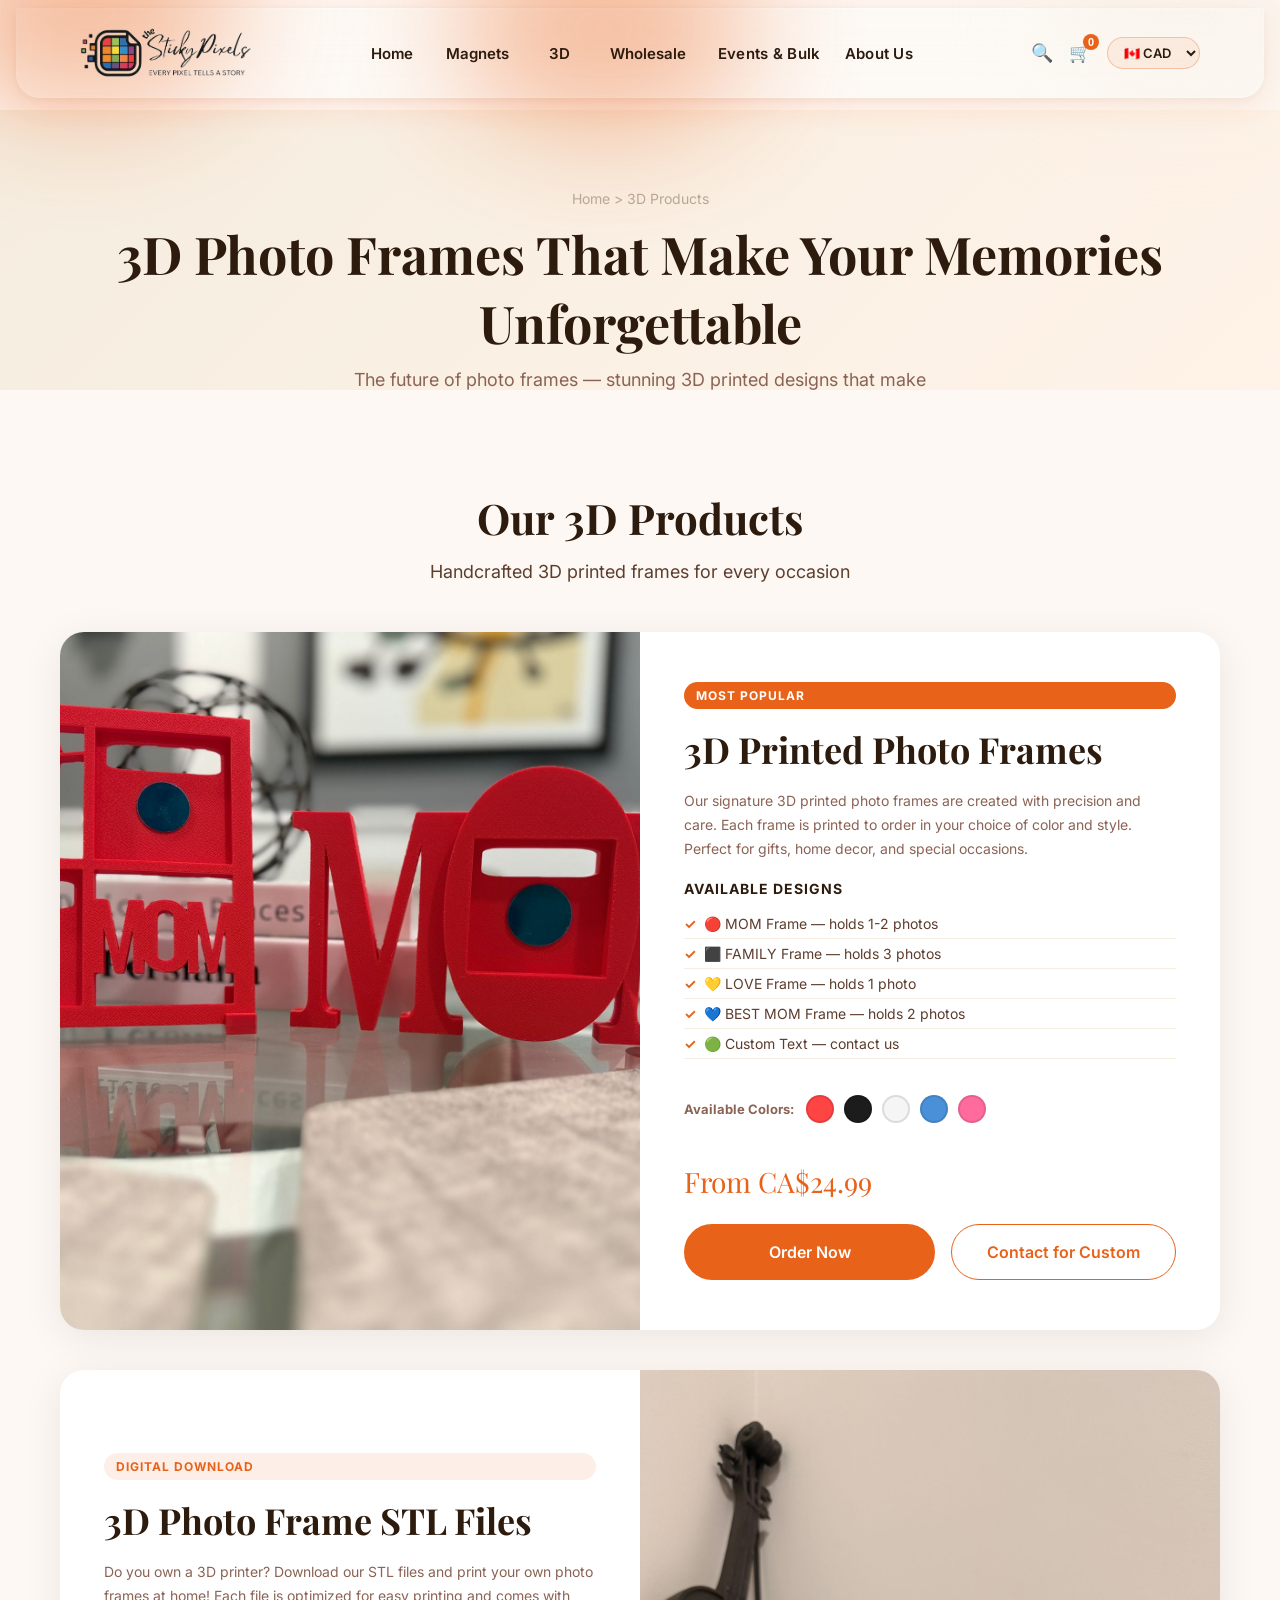
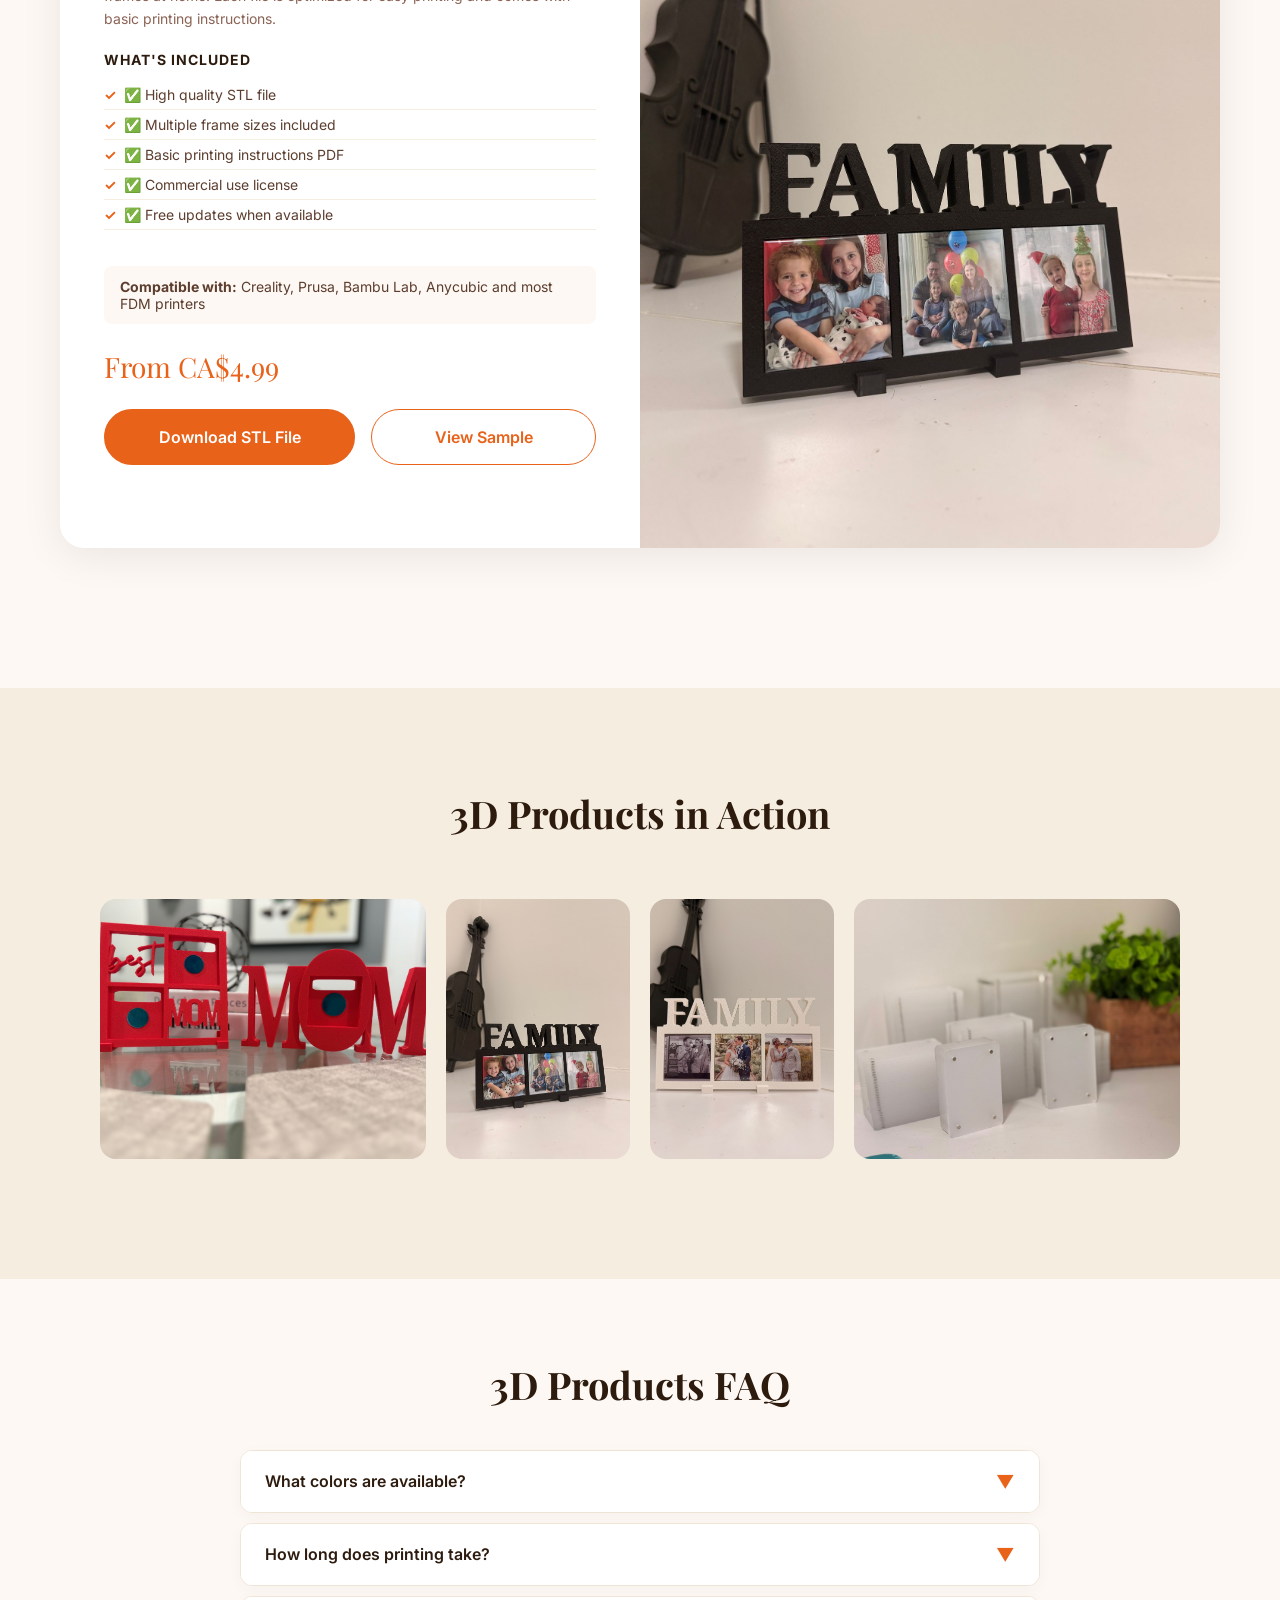
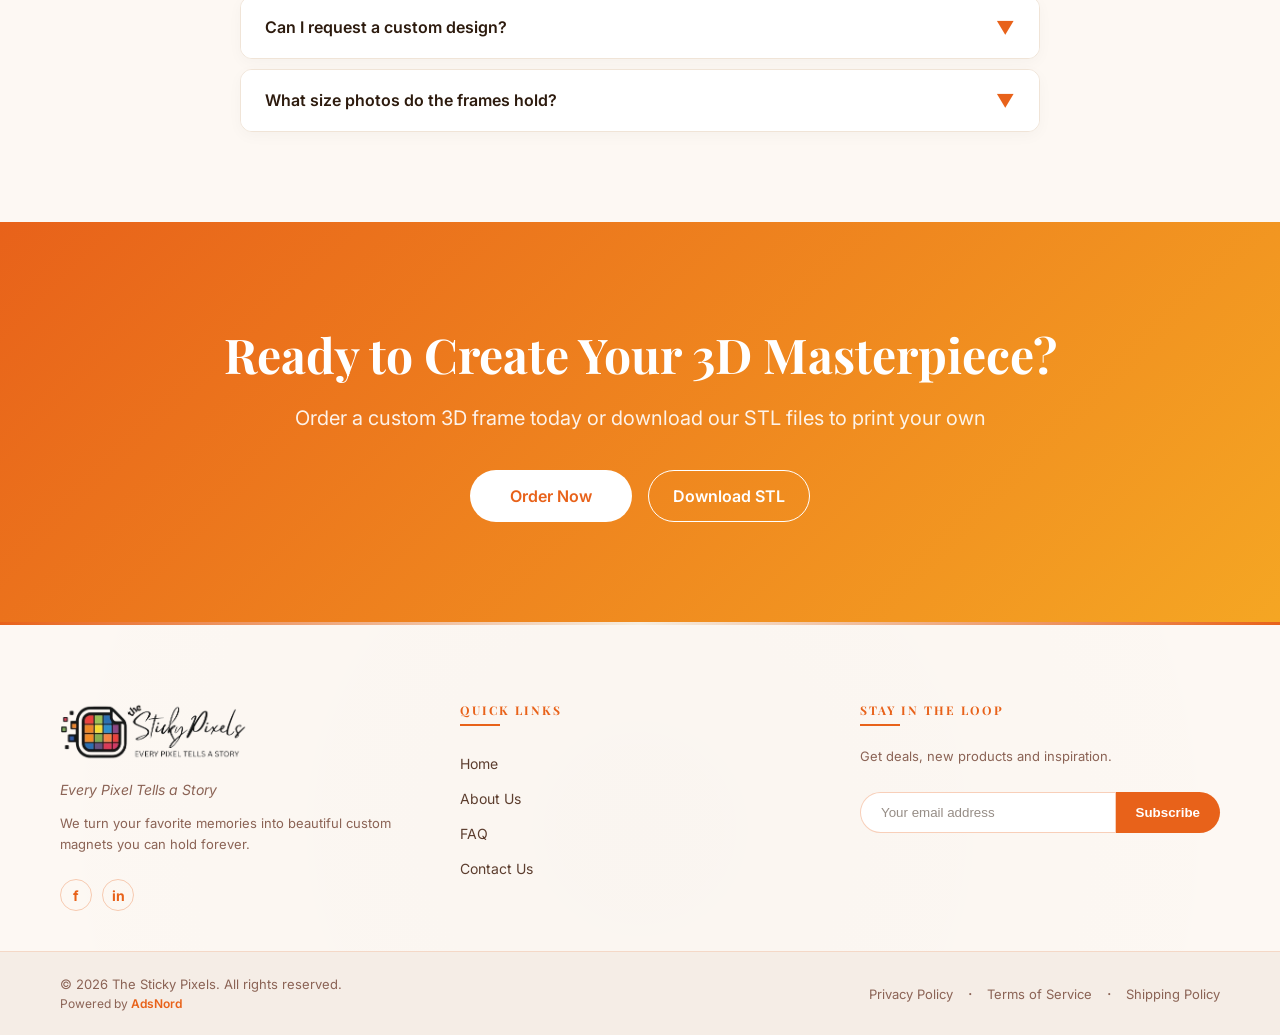
==== 3d-products.html @ aa6d4a1b "Update: 3D page hero title" ====
<!DOCTYPE html>
<html lang="en">

<head>
  <meta charset="UTF-8">
  <meta name="viewport" content="width=device-width, initial-scale=1.0">
  <title>3D Photo Products — The Sticky Pixels</title>
  <!-- Google Fonts -->
  <link rel="preconnect" href="https://fonts.googleapis.com">
  <link rel="preconnect" href="https://fonts.gstatic.com" crossorigin>
  <link
    href="https://fonts.googleapis.com/css2?family=Inter:wght@400;600;700&family=Playfair+Display:wght@700&display=swap"
    rel="stylesheet">
  <!-- Custom CSS -->
  <link rel="stylesheet" href="css/style.css">
</head>

<body style="background-color: #FDF8F3;">

  <header id="main-header">
    <!-- Aurora background blobs -->
    <div class="aurora-blob blob-1"></div>
    <div class="aurora-blob blob-2"></div>
    <div class="aurora-blob blob-3"></div>

    <!-- Glass nav container -->
    <nav class="navbar">
      <!-- Logo -->
      <div class="nav-logo">
        <img src="images/logo.png" alt="The Sticky Pixels Logo">
      </div>

      <!-- Desktop Nav Links -->
            <ul class="nav-links">
  <li><a href="index.html">Home</a></li>
  <li class="nav-more">
    <button class="more-btn">Magnets</button>
    <ul class="more-dropdown">
      <li><a href="products.html?filter=magnets">2.5x2.5 Magnets</a></li>
      <li><a href="products.html?filter=magnets">Flexible Magnets</a></li>
      <li><a href="products.html?filter=bottle-openers">Bottle Openers</a></li>
    </ul>
  </li>
  <li class="nav-more">
    <button class="more-btn">3D</button>
    <ul class="more-dropdown">
      <li><a href="3d-products.html">3D Printed Frames</a></li>
      <li><a href="3d-products.html">STL Files</a></li>
    </ul>
  </li>
  <li class="nav-more">
    <button class="more-btn">Wholesale</button>
    <ul class="more-dropdown">
      <li><a href="products.html?filter=bulk">Magnetic Sheets</a></li>
      <li><a href="products.html?filter=bulk">Acrylic Frames</a></li>
    </ul>
  </li>
  <li><a href="events-bulk.html">Events &amp; Bulk</a></li>
  <li><a href="about.html">About Us</a></li>
</ul>

      <!-- Right Icons -->
      <div class="nav-icons">
        <button class="icon-btn search-btn" aria-label="Search">🔍</button>
        <button class="icon-btn cart-btn" aria-label="Cart">
          🛒 <span class="cart-badge">0</span>
        </button>
        <div class="currency-switcher">
          <select id="currency-select">
            <option value="CAD" selected>🇨🇦 CAD</option>
            <option value="USD">🇺🇸 USD</option>
            <option value="GBP">🇬🇧 GBP</option>
            <option value="EUR">🇪🇺 EUR</option>
            <option value="AUD">🇦🇺 AUD</option>
            <option value="INR">🇮🇳 INR</option>
          </select>
        </div>
        <!-- Hamburger -->
        <button class="hamburger" id="hamburger" aria-label="Menu">
          <span></span>
          <span></span>
          <span></span>
        </button>
      </div>
    </nav>

    <!-- Mobile Menu -->
                <div class="mobile-menu" id="mobile-menu">
      <button class="mobile-menu-close" 
        id="mobile-menu-close" 
        aria-label="Close menu">✕</button>

      <ul class="mobile-nav-list">

        <li class="mobile-nav-item">
          <a href="index.html" 
            class="mobile-nav-link">Home</a>
        </li>

        <li class="mobile-nav-group">
          <button class="mobile-nav-group-btn" 
            aria-expanded="false">
            <span>Magnets</span>
            <span class="mobile-nav-arrow">▸</span>
          </button>
          <ul class="mobile-nav-sub" 
            aria-hidden="true">
            <li>
              <a href="products.html?filter=magnets" 
                class="mobile-nav-sublink">
                2.5×2.5 Magnets
              </a>
            </li>
            <li>
              <a href="products.html?filter=magnets" 
                class="mobile-nav-sublink">
                Flexible Magnets
              </a>
            </li>
            <li>
              <a href="products.html?filter=bottle-openers" 
                class="mobile-nav-sublink">
                Bottle Openers
              </a>
            </li>
          </ul>
        </li>

        <li class="mobile-nav-group">
          <button class="mobile-nav-group-btn" 
            aria-expanded="false">
            <span>3D</span>
            <span class="mobile-nav-arrow">▸</span>
          </button>
          <ul class="mobile-nav-sub" 
            aria-hidden="true">
            <li>
              <a href="3d-products.html" 
                class="mobile-nav-sublink">
                3D Printed Frames
              </a>
            </li>
            <li>
              <a href="3d-products.html" 
                class="mobile-nav-sublink">
                STL Files
              </a>
            </li>
          </ul>
        </li>

        <li class="mobile-nav-group">
          <button class="mobile-nav-group-btn" 
            aria-expanded="false">
            <span>Wholesale</span>
            <span class="mobile-nav-arrow">▸</span>
          </button>
          <ul class="mobile-nav-sub" 
            aria-hidden="true">
            <li>
              <a href="products.html?filter=bulk" 
                class="mobile-nav-sublink">
                Magnetic Sheets
              </a>
            </li>
            <li>
              <a href="products.html?filter=bulk" 
                class="mobile-nav-sublink">
                Acrylic Frames
              </a>
            </li>
          </ul>
        </li>

        <li class="mobile-nav-item">
          <a href="events-bulk.html" 
            class="mobile-nav-link">
            Events & Bulk
          </a>
        </li>

        <li class="mobile-nav-item">
          <a href="about.html" 
            class="mobile-nav-link">
            About Us
          </a>
        </li>

      </ul>

      <div class="mobile-menu-footer">
        <a href="contact.html" 
          class="mobile-contact-btn">
          Contact Us
        </a>
      </div>

    </div>
  </header>

  <main>
    <!-- SECTION 1 — PAGE HERO BANNER -->
    <section class="page-hero-banner fade-in-up">
      <div class="container text-center">
        <div class="breadcrumb">Home > 3D Products</div>
        <h1 class="page-title">3D Photo Frames That Make Your Memories Unforgettable</h1>
        <p class="page-subtitle">The future of photo frames — stunning 3D printed designs that make your memories truly stand out</p>
      </div>
    </section>



    <!-- SECTION 3 — PRODUCT SHOWCASE -->
    <section id="products" class="bulk-products-section fade-in-up">
      <div class="container">
        <div class="text-center mb-60">
          <h2 class="section-title" style="font-family: 'Playfair Display', serif; font-size: 42px;">Our 3D Products</h2>
          <p class="section-subtitle">Handcrafted 3D printed frames for every occasion</p>
        </div>
        
        <!-- Product 1 -->
        <div class="product-feature-card">
          <div class="product-feature-img">
            <img src="images/image4.jpeg" alt="3D Printed Photo Frames" loading="lazy">
          </div>
          <div class="product-feature-body">
            <span class="bulk-badge badge-orange">Most Popular</span>
            <h3 class="product-feature-title">3D Printed Photo Frames</h3>
            <p class="bulk-card-desc">Our signature 3D printed photo frames are created with precision and care. Each frame is printed to order in your choice of color and style. Perfect for gifts, home decor, and special occasions.</p>
            
            <h4 style="font-size: 14px; font-weight: 700; color: #2D1B0E; margin-bottom: 12px; text-transform: uppercase; letter-spacing: 1px;">Available Designs</h4>
            <ul class="bulk-features">
              <li>🔴 MOM Frame — holds 1-2 photos</li>
              <li>⬛ FAMILY Frame — holds 3 photos</li>
              <li>💛 LOVE Frame — holds 1 photo</li>
              <li>💙 BEST MOM Frame — holds 2 photos</li>
              <li>🟢 Custom Text — contact us</li>
            </ul>
            
            <div class="color-options-wrap">
              <span style="font-size: 13px; font-weight: 700; color: #8B6355; margin-right: 12px;">Available Colors:</span>
              <div class="color-options">
                <div class="color-dot" style="background: #FF4444;" title="Red"></div>
                <div class="color-dot" style="background: #1C1C1C;" title="Black"></div>
                <div class="color-dot" style="background: #F5F5F5;" title="White"></div>
                <div class="color-dot" style="background: #4A90D9;" title="Blue"></div>
                <div class="color-dot" style="background: #FF6B9D;" title="Pink"></div>
              </div>
            </div>
            
            <div class="product-price" style="font-family: 'Playfair Display', serif; font-size: 28px; color: #E8621A; margin: 24px 0;" data-price="24.99">From CA$24.99</div>
            
            <div style="display: flex; gap: 16px;">
              <a href="contact.html" class="btn btn-primary" style="flex: 1;">Order Now</a>
              <a href="contact.html" class="btn btn-outline" style="flex: 1;">Contact for Custom</a>
            </div>
          </div>
        </div>

        <!-- Product 2 -->
        <div class="product-feature-card reverse">
          <div class="product-feature-img">
            <img src="images/image3.jpeg" alt="3D Photo Frame STL Files" loading="lazy">
          </div>
          <div class="product-feature-body">
            <span class="bulk-badge" style="background: rgba(232, 98, 26, 0.1); color: #E8621A;">Digital Download</span>
            <h3 class="product-feature-title">3D Photo Frame STL Files</h3>
            <p class="bulk-card-desc">Do you own a 3D printer? Download our STL files and print your own photo frames at home! Each file is optimized for easy printing and comes with basic printing instructions.</p>
            
            <h4 style="font-size: 14px; font-weight: 700; color: #2D1B0E; margin-bottom: 12px; text-transform: uppercase; letter-spacing: 1px;">What's Included</h4>
            <ul class="bulk-features">
              <li>✅ High quality STL file</li>
              <li>✅ Multiple frame sizes included</li>
              <li>✅ Basic printing instructions PDF</li>
              <li>✅ Commercial use license</li>
              <li>✅ Free updates when available</li>
            </ul>
            
            <div style="font-size: 14px; color: #5C3D2E; margin-top: 16px; background: #FDF8F3; padding: 12px 16px; border-radius: 8px;">
              <strong>Compatible with:</strong> Creality, Prusa, Bambu Lab, Anycubic and most FDM printers
            </div>
            
            <div class="product-price" style="font-family: 'Playfair Display', serif; font-size: 28px; color: #E8621A; margin: 24px 0;" data-price="4.99">From CA$4.99</div>
            
            <div style="display: flex; gap: 16px;">
              <a href="contact.html" class="btn btn-primary" style="flex: 1; background: #E8621A;">Download STL File</a>
              <a href="contact.html" class="btn btn-outline" style="flex: 1; border-color: #E8621A; color: #E8621A;">View Sample</a>
            </div>
          </div>
        </div>

      </div>
    </section>

    <!-- SECTION 4 — GALLERY STRIP -->
    <section class="gallery-strip-section fade-in-up" style="background: #F5EDE0; padding: 100px 0;">
      <div class="container text-center">
        <h2 class="section-title" style="font-family: 'Playfair Display', serif; font-size: 38px; margin-bottom: 40px;">3D Products in Action</h2>
        
        <div class="gallery-strip">
          <div class="gallery-strip-item">
            <img src="images/image4.jpeg" alt="3D Frame" loading="lazy">
          </div>
          <div class="gallery-strip-item">
            <img src="images/image3.jpeg" alt="3D Frame" loading="lazy">
          </div>
          <div class="gallery-strip-item">
            <img src="images/image5.jpeg" alt="3D Frame" loading="lazy">
          </div>
          <div class="gallery-strip-item">
            <img src="images/image14.jpeg" alt="3D Frame" loading="lazy">
          </div>
        </div>
      </div>
    </section>



    <!-- SECTION 6 — FAQ -->
    <section class="faq-teaser-section fade-in-up" style="background: #FDF8F3;">
      <div class="container text-center">
        <h2 class="section-title" style="font-family: 'Playfair Display', serif; font-size: 38px;">3D Products FAQ</h2>
        
        <div class="accordion-container mt-40">
          <div class="accordion-item">
            <div class="accordion-header">
              <h3>What colors are available?</h3>
              <span class="accordion-arrow">▼</span>
            </div>
            <div class="accordion-content">
              <p>We currently offer Red, Black, White, Blue and Pink. Custom colors may be available on request — contact us for details.</p>
            </div>
          </div>

          <div class="accordion-item">
            <div class="accordion-header">
              <h3>How long does printing take?</h3>
              <span class="accordion-arrow">▼</span>
            </div>
            <div class="accordion-content">
              <p>Each frame is printed to order. Production takes 2-3 days, plus 3-5 days for shipping.</p>
            </div>
          </div>

          <div class="accordion-item">
            <div class="accordion-header">
              <h3>Can I request a custom design?</h3>
              <span class="accordion-arrow">▼</span>
            </div>
            <div class="accordion-content">
              <p>Absolutely! Contact us at contact.thestickypixels@gmail.com with your idea and we'll discuss options.</p>
            </div>
          </div>

          <div class="accordion-item">
            <div class="accordion-header">
              <h3>What size photos do the frames hold?</h3>
              <span class="accordion-arrow">▼</span>
            </div>
            <div class="accordion-content">
              <p>Our frames are designed to hold standard 2x2 and 2.5x3.5 inch magnets. Contact us for custom sizing.</p>
            </div>
          </div>
        </div>
      </div>
    </section>

    <!-- SECTION 7 — CTA BANNER -->
    <section class="cta-section fade-in-up">
      <div class="container text-center">
        <h2 class="cta-title">Ready to Create Your 3D Masterpiece?</h2>
        <p class="cta-subtitle">Order a custom 3D frame today or download our STL files to print your own</p>
        <div class="cta-buttons" style="display: flex; gap: 16px; justify-content: center; margin-top: 32px;">
            <a href="contact.html" class="btn btn-cta">Order Now</a>
            <a href="contact.html" class="btn btn-outline" style="border-color: white; color: white;">Download STL</a>
        </div>
      </div>
    </section>
  </main>

  <!-- Custom JS -->
  <script src="js/main.js"></script>

    <footer id="main-footer">
    <div class="footer-top-border"></div>

    <div class="footer-container">

      <!-- Column 1: Brand -->
      <div class="footer-col footer-brand">
        <img src="images/logo.png" alt="The Sticky Pixels" class="footer-logo">
        <p class="footer-tagline">Every Pixel Tells a Story</p>
        <p class="footer-desc">We turn your favorite memories into beautiful custom magnets you can hold forever.</p>
        <div class="footer-socials">
          <a href="#facebook" aria-label="Facebook">f</a>
          <a href="#instagram" aria-label="Instagram">in</a>
        </div>
      </div>

      <!-- Column 2: Quick Links -->
      <div class="footer-col">
        <h4 class="footer-heading">Quick Links</h4>
        <ul class="footer-links">
          <li><a href="index.html">Home</a></li>
          <li><a href="about.html">About Us</a></li>
          <li><a href="faq.html">FAQ</a></li>
          <li><a href="contact.html">Contact Us</a></li>
        </ul>
      </div>

      <!-- Column 3: Newsletter -->
      <div class="footer-col">
        <h4 class="footer-heading">Stay in the Loop</h4>
        <p class="footer-desc">Get deals, new products and inspiration.</p>
        <div class="newsletter-form">
          <input type="email" placeholder="Your email address">
          <button type="button">Subscribe</button>
        </div>
      </div>

    </div>

    <!-- Bottom Bar -->
    <div class="footer-bottom">
      <div class="footer-container">
        <div>
          <p>&#169; 2026 The Sticky Pixels. All rights reserved.</p>
          <p style="font-size:12px; color:#8B6355; margin-top:4px;">
            Powered by <a href="https://adsnord.com/" target="_blank" style="color:#E8621A; text-decoration:none; font-weight:600;">AdsNord</a>
          </p>
        </div>
        <div class="footer-bottom-links">
          <a href="privacy-policy.html">Privacy Policy</a>
          <span>&#183;</span>
          <a href="terms-of-service.html">Terms of Service</a>
          <span>&#183;</span>
          <a href="shipping-policy.html">Shipping Policy</a>
        </div>
      </div>
    </div>
  </footer>

</body>

</html>
---- css/style.css ----
/* CSS Reset and Base Styles */
* {
    margin: 0;
    padding: 0;
    box-sizing: border-box;
}

html {
    scroll-behavior: smooth;
}

body {
    font-family: 'Inter', sans-serif;
    color: #1C1C1C;
    background-color: #FAFAFA;
    padding-top: 110px; /* Account for floating header */
}

/* Header Styles */
#main-header {
    position: fixed;
    top: 8px;
    left: 0;
    margin: 0 16px;
    width: calc(100% - 32px);
    height: 90px;
    z-index: 9999;
    overflow: visible;
    display: flex;
    align-items: center;
    justify-content: center;
    background-color: rgba(255, 255, 255, 0.2);
    backdrop-filter: blur(24px);
    -webkit-backdrop-filter: blur(24px);
    border: 1px solid rgba(255, 255, 255, 0.4);
    border-radius: 0 0 24px 24px;
    box-shadow: 0 8px 32px rgba(255, 107, 53, 0.15), 0 2px 8px rgba(0, 0, 0, 0.06);
    transition: background-color 0.3s ease, box-shadow 0.3s ease;
}

/* Scroll Behavior */
#main-header.scrolled {
    background-color: rgba(255, 255, 255, 0.85);
    backdrop-filter: blur(25px);
    -webkit-backdrop-filter: blur(25px);
    box-shadow: 0 4px 30px rgba(0, 0, 0, 0.08);
}

/* Aurora Background Blobs */
.aurora-blob {
    position: fixed;
    border-radius: 50%;
    filter: blur(60px);
    opacity: 0.4;
    z-index: -1;
    pointer-events: none;
    animation: aurora-drift 12s infinite alternate ease-in-out;
    top: -150px;
    max-height: 200px;
    overflow: hidden;
}

.blob-1 {
    width: 300px;
    height: 200px;
    background-color: #E8621A;
    top: -100px;
    left: -80px;
}

.blob-2 {
    width: 300px;
    height: 200px;
    background-color: #E8621A;
    top: -80px;
    left: 35%;
    animation-delay: -2s;
}

.blob-3 {
    width: 300px;
    height: 200px;
    background-color: #F5EDE0;
    top: -100px;
    right: -80px;
    animation-delay: -4s;
}

@keyframes aurora-drift {
    0% {
        transform: translate(0, 0) scale(1);
    }
    100% {
        transform: translate(20px, 40px) scale(1.1);
    }
}

/* Navbar Container */
.navbar {
    width: 100%;
    max-width: 1200px;
    padding: 0 40px;
    display: flex;
    align-items: center;
    justify-content: space-between;
    height: 100%;
}

/* Logo */
.nav-logo img {
  height: 55px;
  width: auto;
  object-fit: contain;
  display: block;
  background: transparent;
}

/* Desktop Nav Links */
.nav-links {
    display: flex;
    list-style: none;
    gap: 24px;
    align-items: center;
}

.nav-links a {
    text-decoration: none;
    color: #2D1B0E; /* Dark warm brown */
    font-size: 15px;
    font-weight: 600;
    position: relative;
    transition: color 0.3s ease, background-color 0.3s ease, padding 0.3s ease;
    padding: 5px 0;
    letter-spacing: 0.3px;
}

.nav-links a:hover {
    color: #E8621A; /* Brand orange */
    background: rgba(232,98,26,0.1);
    border-radius: 20px;
    padding: 6px 14px;
}

/* Underline Animation */
.nav-links a::after {
    content: '';
    position: absolute;
    bottom: 0;
    left: 0;
    width: 0;
    height: 2px;
    background-color: #E8621A;
    transition: width 0.3s ease;
}

.nav-links a:hover::after {
    width: 100%;
}

/* Active Link */
.nav-links a.active {
    color: #E8621A;
    font-weight: 700;
}

.nav-links a.active::after {
    width: 100%;
}

/* Right Icons */
.nav-icons {
    display: flex;
    align-items: center;
    gap: 16px;
}

.icon-btn {
    background: none;
    border: none;
    cursor: pointer;
    font-size: 18px;
    color: #2D1B0E;
    transition: color 0.3s ease;
    display: flex;
    align-items: center;
    justify-content: center;
    position: relative;
}

.icon-btn:hover {
    color: #E8621A;
}

.cart-badge {
    position: absolute;
    top: -8px;
    right: -8px;
    background-color: #E8621A;
    color: white;
    font-size: 11px;
    font-weight: 700;
    width: 16px;
    height: 16px;
    border-radius: 50%;
    display: flex;
    align-items: center;
    justify-content: center;
}

/* Hamburger Menu */
.hamburger {
    display: none;
    flex-direction: column;
    justify-content: center;
    gap: 5px;
    width: 36px;
    height: 36px;
    background: none;
    border: none;
    cursor: pointer;
    padding: 6px;
    z-index: 10000;
    position: relative;
}

.hamburger span {
  display: block;
  width: 24px;
  height: 2px;
  background: currentColor;
  margin: 5px 0;
  transition: all 0.3s ease;
}

/* Mobile Menu */
/* /* =============================
   MOBILE MENU — ACCORDION
   ============================= */

.mobile-menu {
  display: none;
  position: fixed;
  top: 0;
  left: 0;
  width: 100%;
  height: 100vh;
  background: #FFFFFF;
  z-index: 99999;
  overflow-y: auto;
  padding: 80px 0 40px;
  box-shadow: 4px 0 40px rgba(0,0,0,0.12);
}

.mobile-menu.open {
  display: block;
  animation: slideDown 0.3s ease;
}

@keyframes slideDown {
  from {
    opacity: 0;
    transform: translateY(-16px);
  }
  to {
    opacity: 1;
    transform: translateY(0);
  }
}

.mobile-menu-close {
  position: absolute;
  top: 20px;
  right: 20px;
  width: 44px;
  height: 44px;
  background: #F5EDE0;
  border: none;
  border-radius: 50%;
  font-size: 18px;
  cursor: pointer;
  display: flex;
  align-items: center;
  justify-content: center;
  color: #2D1B0E;
  transition: background 0.2s ease;
  z-index: 100000;
}

.mobile-menu-close:hover {
  background: #E8621A;
  color: white;
}

.mobile-nav-list {
  list-style: none;
  padding: 0 0 24px;
  margin: 0;
}

.mobile-nav-item {
  border-bottom: 1px solid #F5EDE0;
}

.mobile-nav-link {
  display: block;
  padding: 18px 28px;
  font-size: 18px;
  font-weight: 700;
  color: #2D1B0E;
  text-decoration: none;
  transition: color 0.2s ease,
    background 0.2s ease;
}

.mobile-nav-link:hover {
  color: #E8621A;
  background: #FDF8F3;
}

/* Accordion group */
.mobile-nav-group {
  border-bottom: 1px solid #F5EDE0;
}

.mobile-nav-group-btn {
  width: 100%;
  display: flex;
  align-items: center;
  justify-content: space-between;
  padding: 18px 28px;
  background: none;
  border: none;
  cursor: pointer;
  font-size: 18px;
  font-weight: 700;
  color: #2D1B0E;
  font-family: 'Inter', sans-serif;
  text-align: left;
  transition: color 0.2s ease,
    background 0.2s ease;
}

.mobile-nav-group-btn:hover {
  color: #E8621A;
  background: #FDF8F3;
}

.mobile-nav-group-btn.active {
  color: #E8621A;
}

.mobile-nav-arrow {
  font-size: 12px;
  color: #E8621A;
  transition: transform 0.3s ease;
  display: inline-block;
}

.mobile-nav-group-btn.active 
  .mobile-nav-arrow {
  transform: rotate(90deg);
}

/* Sub menu hidden by default */
.mobile-nav-sub {
  list-style: none;
  padding: 0;
  margin: 0;
  max-height: 0;
  overflow: hidden;
  transition: max-height 0.35s ease,
    padding 0.3s ease;
  background: #FDF8F3;
}

.mobile-nav-sub.open {
  max-height: 300px;
  padding-bottom: 8px;
}

.mobile-nav-sublink {
  display: block;
  padding: 9px 28px 9px 40px;
  font-size: 15px;
  font-weight: 500;
  color: #5C3D2E;
  text-decoration: none;
  transition: color 0.2s ease;
  position: relative;
}

.mobile-nav-sublink::before {
  content: '—';
  position: absolute;
  left: 24px;
  color: #E8621A;
  font-size: 12px;
}

.mobile-nav-sublink:hover {
  color: #E8621A;
}

.mobile-menu-footer {
  padding: 24px 28px;
  border-top: 2px solid #F5EDE0;
}

.mobile-contact-btn {
  display: block;
  width: 100%;
  padding: 16px;
  background: #E8621A;
  color: white;
  text-align: center;
  border-radius: 50px;
  font-size: 16px;
  font-weight: 700;
  text-decoration: none;
  transition: background 0.3s ease;
}

.mobile-contact-btn:hover {
  background: #C44E0F;
}

.mobile-icons {
  display: none;
}

/* Mobile Responsive */
@media (max-width: 768px) {
    #main-header {
        height: 70px;
        margin: 0 8px;
        width: calc(100% - 16px);
    }

    .navbar {
        padding: 0 16px;
        display: flex;
        align-items: center;
        justify-content: space-between;
        width: 100%;
    }

    .nav-logo img {
        height: 45px;
    }

    .nav-links {
        display: none !important;
    }

    .nav-icons {
        display: flex !important;
        align-items: center;
        gap: 12px;
        margin-left: auto;
    }

    .icon-btn {
        display: none !important;
    }

    .hamburger {
        display: flex !important;
        flex-direction: column;
        justify-content: center;
        gap: 5px;
        width: 36px;
        height: 36px;
        background: none;
        border: none;
        cursor: pointer;
        padding: 4px;
        color: #2D1B0E;
    }

    .hamburger span {
        display: block !important;
        width: 22px;
        height: 2px;
        background: #2D1B0E;
        border-radius: 2px;
        transition: all 0.3s ease;
    }
}

/* Hamburger Animation */
.hamburger.open span:nth-child(1) { transform: translateY(8px) rotate(45deg); }
.hamburger.open span:nth-child(2) { opacity: 0; }
.hamburger.open span:nth-child(3) { transform: translateY(-8px) rotate(-45deg); }

/* Premium Footer Styles */
#main-footer {
    background-color: #FDF8F3;
    /* very subtle warm texture using linear gradient */
    background-image: radial-gradient(circle at center, rgba(0,0,0,0.01) 0%, transparent 100%);
    color: #5C3D2E;
    position: relative;
    padding-top: 80px;
}

.footer-top-border {
    position: absolute;
    top: 0;
    left: 0;
    width: 100%;
    height: 3px;
    background: linear-gradient(90deg, #E8621A, #F5EDE0, #E8621A);
}

.footer-container {
    max-width: 1200px;
    margin: 0 auto;
    padding: 0 20px;
    display: grid;
    grid-template-columns: repeat(3, 1fr);
    gap: 40px;
}

/* Column 1: Brand */
.footer-logo {
    height: 60px;
    margin-bottom: 15px;
}

.footer-tagline {
    font-style: italic;
    font-size: 14px;
    color: #8B6355;
    margin-bottom: 15px;
    margin-top: 0;
}

.footer-desc {
    font-size: 13px;
    color: #8B6355;
    line-height: 1.6;
    margin-bottom: 25px;
}

.footer-socials {
    display: flex;
    gap: 10px;
}

.footer-socials a {
    display: flex;
    align-items: center;
    justify-content: center;
    width: 32px;
    height: 32px;
    border-radius: 50%;
    border: 1px solid rgba(232,98,26,0.3);
    color: #E8621A;
    text-decoration: none;
    font-weight: bold;
    font-size: 14px;
    transition: background-color 0.3s ease, border-color 0.3s ease, color 0.3s ease;
}

.footer-socials a:hover {
    background-color: #E8621A;
    border-color: #E8621A;
    color: white;
}

/* Headings */
.footer-heading {
    font-family: 'Playfair Display', serif;
    text-transform: uppercase;
    font-size: 12px;
    letter-spacing: 2px;
    color: #E8621A;
    margin-bottom: 20px;
    position: relative;
    padding-bottom: 8px;
    margin-top: 0;
}

.footer-heading::after {
    content: '';
    position: absolute;
    left: 0;
    bottom: 0;
    width: 40px;
    height: 2px;
    background-color: #E8621A;
}

/* Lists and Links */
.footer-links {
    list-style: none;
    padding: 0;
    margin: 0;
}

.footer-links li {
    line-height: 2.2;
}

.footer-links a {
    color: #5C3D2E;
    text-decoration: none;
    font-size: 14px;
    transition: color 0.3s ease, transform 0.3s ease;
    display: inline-flex;
    align-items: center;
}

.footer-links a:hover {
    color: #E8621A;
    transform: translateX(5px);
}

.footer-links a:hover::before {
    content: '→';
    margin-right: 5px;
}

/* Contact Info */
.footer-contact {
    margin-bottom: 25px;
}

.footer-contact p {
    font-size: 14px;
    color: #5C3D2E;
    margin-bottom: 12px;
    display: flex;
    align-items: center;
    gap: 8px;
    margin-top: 0;
}

/* Newsletter */
.footer-newsletter h5 {
    font-family: 'Playfair Display', serif;
    font-size: 16px;
    color: #E8621A;
    margin-bottom: 5px;
    margin-top: 0;
}

.footer-newsletter p {
    font-size: 12px;
    color: #8B6355;
    margin-bottom: 15px;
    margin-top: 0;
}

.newsletter-form {
    display: flex;
    width: 100%;
}

.newsletter-form input {
    background: white;
    border: 1px solid rgba(232,98,26,0.3);
    color: #2D1B0E;
    border-radius: 25px 0 0 25px;
    padding: 12px 20px;
    outline: none;
    flex: 1;
    min-width: 0;
}

.newsletter-form input::placeholder {
    color: rgba(45, 27, 14, 0.5);
}

.newsletter-form button {
    background: #E8621A;
    color: white;
    border: none;
    border-radius: 0 25px 25px 0;
    padding: 12px 20px;
    cursor: pointer;
    font-weight: 600;
    transition: background-color 0.3s ease;
}

.newsletter-form button:hover {
    background-color: #C44E0F;
}

/* Bottom Bar */
.footer-bottom {
    border-top: 1px solid rgba(232,98,26,0.15);
    background-color: #F5EDE6;
    padding: 24px 0;
    margin-top: 40px;
}

.footer-bottom .footer-container {
    display: flex;
    justify-content: space-between;
    align-items: center;
    gap: 15px;
}

.footer-bottom p {
    font-size: 13px;
    color: #8B6355;
    margin: 0;
}

.footer-bottom-links {
    display: flex;
    align-items: center;
    gap: 15px;
}

.footer-bottom-links a {
    color: #8B6355;
    text-decoration: none;
    font-size: 13px;
    transition: color 0.3s ease;
}

.footer-bottom-links a:hover {
    color: #E8621A;
}

.footer-bottom-links span {
    color: #8B6355;
}

/* Responsive Styles */
@media (max-width: 992px) {
    .footer-container {
        grid-template-columns: repeat(2, 1fr);
    }
}

@media (max-width: 576px) {
    .footer-container {
        grid-template-columns: 1fr;
    }
    
    .footer-bottom .footer-container {
        flex-direction: column;
        text-align: center;
    }
}

/* --- PRODUCTS PAGE --- */
.page-hero-banner {
    background: linear-gradient(135deg, #F5EDE0 0%, #FFF3E8 100%);
    height: 280px;
    display: flex;
    align-items: center;
    justify-content: center;
    padding-top: 100px;
}
.breadcrumb {
    font-size: 14px;
    color: #B8A99A;
    margin-bottom: 12px;
}
.page-title {
    font-family: 'Playfair Display', serif;
    font-size: 52px;
    color: #2D1B0E;
    margin-bottom: 12px;
}
.page-subtitle {
    font-size: 18px;
    color: #8B6355;
    max-width: 600px;
    margin: 0 auto;
}

/* Filter Tabs */
.filter-tabs-container {
    background: white;
    position: sticky;
    top: 90px;
    z-index: 100;
    border-bottom: 1px solid rgba(0,0,0,0.05);
    padding: 16px 0;
}
.filter-tabs {
    display: flex;
    justify-content: center;
    gap: 12px;
    flex-wrap: wrap;
}
.filter-tab {
    background: transparent;
    color: #2D1B0E;
    border: 1px solid transparent;
    border-radius: 50px;
    padding: 10px 24px;
    font-size: 15px;
    font-weight: 600;
    cursor: pointer;
    transition: all 0.3s ease;
}
.filter-tab:hover {
    border-color: #E8621A;
}
.filter-tab.active {
    background: #E8621A;
    color: white;
    border-color: #E8621A;
}

/* Products Grid */
.products-grid-section {
    padding: 60px 0;
}
.product-grid-main {
    display: grid;
    grid-template-columns: repeat(3, 1fr);
    gap: 32px;
}
@media (max-width: 992px) {
    .product-grid-main { grid-template-columns: repeat(2, 1fr); }
}
@media (max-width: 576px) {
    .product-grid-main { grid-template-columns: 1fr; }
    .filter-tabs-container { top: 70px; }
}

/* Badge colors */
.badge-green { background: #2D1B0E; color: white; }
.badge-red { background: #E8621A; color: white; }
.badge-blue { background: #1C1C1C; color: white; }

.product-card {
  background: white;
  border-radius: 16px;
  overflow: hidden;
  box-shadow: 0 4px 20px rgba(0,0,0,0.06);
  transition: transform 0.3s ease, box-shadow 0.3s ease, opacity 0.3s ease;
  position: relative;
  display: block !important;
  opacity: 1 !important;
}
.product-card:hover {
  transform: translateY(-8px);
  box-shadow: 0 12px 40px rgba(232,98,26,0.15);
}
.product-card img {
  width: 100%;
  height: 240px;
  object-fit: cover;
  transition: transform 0.4s ease;
}
.product-card:hover img {
  transform: scale(1.05);
}
.product-card .card-body {
  padding: 24px;
}
.product-card .card-size {
  font-size: 12px;
  color: #E8621A;
  font-weight: 600;
  text-transform: uppercase;
  letter-spacing: 1px;
  margin-bottom: 8px;
}
.product-card .card-title {
  font-family: 'Playfair Display', serif;
  font-size: 20px;
  color: #2D1B0E;
  margin-bottom: 10px;
}
.product-card .card-desc {
  font-size: 14px;
  color: #8B6355;
  line-height: 1.6;
  margin-bottom: 16px;
}
.product-card .card-price {
  font-size: 22px;
  font-weight: 700;
  color: #E8621A;
  margin-bottom: 16px;
}
.product-card .btn-view {
  width: 100%;
  padding: 12px;
  background: #E8621A;
  color: white;
  border: none;
  border-radius: 50px;
  font-size: 15px;
  font-weight: 600;
  cursor: pointer;
  transition: background 0.3s ease;
}
.product-card .btn-view:hover {
  background: #C44E0F;
}

/* --- ABOUT US PAGE --- */
/* Section 2: Our Story */
.our-story-section {
    background: white;
    padding: 100px 0;
}
.our-story-grid {
    display: grid;
    grid-template-columns: 55% 45%;
    gap: 60px;
    align-items: center;
}
.story-label {
    font-size: 12px;
    color: #E8621A;
    letter-spacing: 2px;
    text-transform: uppercase;
    font-weight: 700;
    margin-bottom: 16px;
}
.story-heading {
    font-family: 'Playfair Display', serif;
    font-size: 42px;
    color: #2D1B0E;
    margin-bottom: 24px;
    line-height: 1.2;
}
.story-content p {
    font-size: 16px;
    color: #5C3D2E;
    line-height: 1.8;
    margin-bottom: 16px;
}
.story-image-wrap {
    position: relative;
}
.story-main-img {
    width: 100%;
    border-radius: 20px;
    box-shadow: 0 10px 30px rgba(0,0,0,0.05);
    display: block;
}
.story-badge-card {
    position: absolute;
    bottom: -20px;
    left: -20px;
    background: white;
    border-radius: 12px;
    padding: 16px 20px;
    box-shadow: 0 8px 24px rgba(0,0,0,0.1);
}
.story-badge-card h4 {
    color: #E8621A;
    font-size: 16px;
    margin-bottom: 4px;
}
.story-badge-card p {
    font-size: 13px;
    color: #8B6355;
    margin: 0;
}

/* Section 3: Stats */
.stats-section {
    background: #E8621A;
    padding: 60px 0;
}
.stats-grid {
    display: grid;
    grid-template-columns: repeat(4, 1fr);
    text-align: center;
    color: white;
}
.stat-item {
    border-right: 1px solid rgba(255,255,255,0.2);
}
.stat-item:last-child {
    border-right: none;
}
.stat-num {
    font-family: 'Playfair Display', serif;
    font-size: 52px;
    font-weight: 700;
    margin-bottom: 8px;
}
.stat-label {
    font-size: 14px;
    color: rgba(255,255,255,0.8);
}

/* Section 4: Values */
.values-section {
    background: #FDF8F3;
    padding: 100px 0;
}
.values-grid {
    display: grid;
    grid-template-columns: repeat(3, 1fr);
    gap: 30px;
}
.value-card {
    background: white;
    border-radius: 16px;
    padding: 40px 30px;
    text-align: center;
    box-shadow: 0 4px 20px rgba(0,0,0,0.04);
    transition: transform 0.3s ease;
}
.value-card:hover {
    transform: translateY(-8px);
}
.value-icon {
    width: 72px;
    height: 72px;
    background: rgba(232,98,26,0.1);
    color: #E8621A;
    border-radius: 50%;
    display: flex;
    align-items: center;
    justify-content: center;
    font-size: 32px;
    margin: 0 auto 20px;
}
.value-title {
    font-family: 'Playfair Display', serif;
    font-size: 22px;
    color: #2D1B0E;
    margin-bottom: 16px;
}
.value-desc {
    font-size: 15px;
    color: #8B6355;
    line-height: 1.6;
}

/* Section 5: Products Overview */
.products-overview-section {
    background: white;
    padding: 100px 0;
}
.overview-grid {
    display: grid;
    grid-template-columns: repeat(2, 1fr);
    gap: 60px;
    align-items: center;
    margin-top: 40px;
}
.overview-image img {
    width: 100%;
    border-radius: 20px;
    box-shadow: 0 10px 30px rgba(0,0,0,0.05);
}
.overview-list {
    list-style: none;
    padding: 0;
}
.overview-list li {
    padding: 12px 0;
    border-bottom: 1px solid #F5EDE0;
    display: flex;
    align-items: center;
    gap: 12px;
}
.overview-list .check {
    color: #E8621A;
    font-weight: bold;
}
.overview-list .item-name {
    font-weight: 600;
    color: #2D1B0E;
    font-size: 16px;
}

/* Section 6: Photo Gallery Strip */
.about-gallery-section {
    background: #F5EDE0;
    padding: 100px 0;
}
.about-gallery-grid {
    display: grid;
    grid-template-columns: repeat(4, 1fr);
    gap: 20px;
}
.about-gallery-grid img {
    width: 100%;
    height: 280px;
    object-fit: cover;
    border-radius: 16px;
    transition: transform 0.3s ease;
}
.about-gallery-grid img:hover {
    transform: scale(1.03);
}

/* Section 7: Mission */
.mission-section {
    background: linear-gradient(135deg, #2D1B0E, #5C3D2E);
    padding: 100px 0;
    color: white;
}
.mission-content {
    max-width: 800px;
    margin: 0 auto;
}
.quote-icon {
    font-family: 'Playfair Display', serif;
    font-size: 120px;
    color: #E8621A;
    line-height: 1;
    margin-bottom: -20px;
}
.mission-quote {
    font-family: 'Playfair Display', serif;
    font-size: 32px;
    font-style: italic;
    line-height: 1.5;
    margin-bottom: 30px;
}
.mission-author {
    color: #E8621A;
    font-size: 16px;
    font-weight: 600;
}

/* About Us Responsive Overrides */
@media (max-width: 992px) {
    .our-story-grid { grid-template-columns: 1fr; gap: 40px; }
    .story-badge-card { left: 20px; }
    .overview-grid { grid-template-columns: 1fr; }
    .about-gallery-grid { grid-template-columns: repeat(2, 1fr); }
}
@media (max-width: 768px) {
    .stats-grid { grid-template-columns: repeat(2, 1fr); gap: 30px; }
    .stat-item { border: none; }
    .values-grid { grid-template-columns: 1fr; }
}
@media (max-width: 576px) {
    .mission-quote { font-size: 24px; }
    .about-gallery-grid { grid-template-columns: 1fr; }
}

/* --- GALLERY PAGE --- */
.masonry-gallery-section {
    background: white;
    padding: 60px 0;
}
.gallery-grid {
  columns: 3;
  column-gap: 20px;
  padding: 60px 40px;
  max-width: 1200px;
  margin: 0 auto;
}
.gallery-item {
  break-inside: avoid;
  margin-bottom: 20px;
  border-radius: 16px;
  overflow: hidden;
  position: relative;
  cursor: pointer;
}
.gallery-img-wrap {
  position: relative;
  overflow: hidden;
  border-radius: 16px;
}
.gallery-img-wrap img {
  width: 100%;
  display: block;
  transition: transform 0.4s ease;
  border-radius: 16px;
}
.gallery-item:hover img {
  transform: scale(1.06);
}
.gallery-overlay {
  position: absolute;
  inset: 0;
  background: linear-gradient(to top, rgba(45,27,14,0.85) 0%, transparent 60%);
  opacity: 0;
  transition: opacity 0.3s ease;
  border-radius: 16px;
  display: flex;
  align-items: flex-end;
  padding: 24px;
}
.gallery-item:hover .gallery-overlay {
  opacity: 1;
}
.gallery-caption p {
  color: white;
  font-family: 'Playfair Display', serif;
  font-size: 16px;
  margin-bottom: 10px;
}
.gallery-btn {
  background: #E8621A;
  color: white;
  padding: 8px 20px;
  border-radius: 50px;
  text-decoration: none;
  font-size: 13px;
  font-weight: 600;
  transition: background 0.3s ease;
}
.gallery-btn:hover {
  background: #C44E0F;
}

/* Instagram CTA Strip */
.ig-strip-section {
    background: #F5EDE0;
    padding: 60px 0;
}
.ig-icon {
    font-size: 52px;
    margin-bottom: 12px;
}
.ig-heading {
    font-family: 'Playfair Display', serif;
    font-size: 32px;
    color: #2D1B0E;
    margin-bottom: 12px;
}
.ig-subtext {
    font-size: 16px;
    color: #8B6355;
}

@media (max-width: 768px) {
  .gallery-grid {
    columns: 2;
  }
}
@media (max-width: 480px) {
  .gallery-grid {
    columns: 1;
  }
}

/* --- CONTACT PAGE --- */
.contact-main-section {
    background: white;
    padding: 100px 0;
}
.contact-grid {
    display: grid;
    grid-template-columns: 55% 45%;
    gap: 60px;
}
.contact-label {
    font-size: 12px;
    color: #E8621A;
    letter-spacing: 2px;
    text-transform: uppercase;
    font-weight: 700;
    margin-bottom: 16px;
}
.contact-heading {
    font-family: 'Playfair Display', serif;
    font-size: 36px;
    color: #2D1B0E;
    margin-bottom: 16px;
}
.contact-subtext {
    font-size: 16px;
    color: #8B6355;
    margin-bottom: 32px;
}

.contact-form .form-row {
  display: grid;
  grid-template-columns: 1fr 1fr;
  gap: 20px;
}
.contact-form .form-group {
  margin-bottom: 20px;
}
.contact-form label {
  display: block;
  font-size: 14px;
  font-weight: 700;
  color: #2D1B0E;
  margin-bottom: 8px;
  letter-spacing: 0.3px;
}
.contact-form input,
.contact-form select,
.contact-form textarea {
  width: 100%;
  padding: 16px 18px;
  border: none;
  border-radius: 12px;
  font-size: 15px;
  color: #2D1B0E;
  background: #F5F5F5;
  transition: background 0.3s ease, box-shadow 0.3s ease;
  font-family: 'Inter', sans-serif;
  outline: none;
  box-sizing: border-box;
}
.contact-form input:focus,
.contact-form select:focus,
.contact-form textarea:focus {
  background: #EFEFEF;
  box-shadow: 0 0 0 3px rgba(232,98,26,0.15);
}
.contact-form textarea {
  resize: vertical;
  min-height: 150px;
}
.btn-submit {
  width: 100%;
  padding: 16px;
  background: #E8621A;
  color: white;
  border: none;
  border-radius: 12px;
  font-size: 16px;
  font-weight: 600;
  cursor: pointer;
  transition: background 0.3s ease;
  font-family: 'Inter', sans-serif;
  letter-spacing: 0.5px;
}
.btn-submit:hover {
  background: #C44E0F;
}

.contact-info-card {
  display: flex;
  align-items: flex-start;
  gap: 20px;
  padding: 24px;
  background: #FDF8F3;
  border-radius: 16px;
  margin-bottom: 16px;
  border: 1px solid #F0E4D7;
  transition: box-shadow 0.3s ease;
}
.contact-info-card:hover {
  box-shadow: 0 8px 30px rgba(232,98,26,0.1);
}
.contact-icon {
  width: 52px;
  height: 52px;
  background: rgba(232,98,26,0.1);
  border-radius: 50%;
  display: flex;
  align-items: center;
  justify-content: center;
  font-size: 22px;
  flex-shrink: 0;
}
.contact-info-card h4 {
  font-size: 14px;
  font-weight: 700;
  color: #E8621A;
  text-transform: uppercase;
  letter-spacing: 1px;
  margin-bottom: 6px;
}
.contact-info-card p {
  font-size: 15px;
  color: #2D1B0E;
  margin-bottom: 4px;
}
.contact-info-card span {
  font-size: 13px;
  color: #8B6355;
}
.contact-socials {
    display: flex;
    gap: 12px;
    margin-top: 8px;
}
.social-circle {
    width: 32px;
    height: 32px;
    border-radius: 50%;
    border: 1px solid rgba(232,98,26,0.3);
    color: #E8621A;
    display: flex;
    align-items: center;
    justify-content: center;
    text-decoration: none;
    font-size: 14px;
    transition: all 0.3s ease;
}
.social-circle:hover {
    background: #E8621A;
    color: white;
}

/* FAQ section */
.faq-teaser-section {
    background: #F5EDE0;
    padding: 80px 0;
}
.accordion-container {
    max-width: 800px;
    margin: 40px auto 0;
    text-align: left;
}
.accordion-item {
    background: white;
    border-radius: 12px;
    margin-bottom: 16px;
    overflow: hidden;
    box-shadow: 0 4px 15px rgba(0,0,0,0.03);
}
.accordion-header {
    padding: 24px;
    display: flex;
    justify-content: space-between;
    align-items: center;
    cursor: pointer;
    background: white;
}
.accordion-header h3 {
    font-size: 16px;
    color: #2D1B0E;
    font-weight: 600;
    margin: 0;
}
.accordion-arrow {
    color: #E8621A;
    transition: transform 0.3s ease;
    font-size: 12px;
}
.accordion-content {
    padding: 0 24px;
    max-height: 0;
    overflow: hidden;
    transition: all 0.3s ease;
}
.accordion-content p {
    color: #8B6355;
    font-size: 15px;
    line-height: 1.6;
    padding-bottom: 24px;
}
.accordion-item.open .accordion-content {
    max-height: 200px;
}
.accordion-item.open .accordion-arrow {
    transform: rotate(180deg);
}

@media (max-width: 992px) {
    .contact-grid {
        grid-template-columns: 1fr;
    }
}
@media (max-width: 600px) {
  .contact-form .form-row {
    grid-template-columns: 1fr;
  }
}

/* --- HOW IT WORKS PAGE --- */
.hiw-steps-section {
    background: white;
    padding: 100px 0;
}
.hiw-title {
    font-family: 'Playfair Display', serif;
    font-size: 42px;
    color: #2D1B0E;
    margin-bottom: 16px;
}
.hiw-subtitle {
    font-size: 18px;
    color: #8B6355;
}
.step-section {
  display: grid;
  grid-template-columns: 1fr 1fr;
  gap: 80px;
  align-items: center;
  padding: 80px 0;
  border-bottom: 1px solid #F0E4D7;
  max-width: 1100px;
  margin: 0 auto;
}
.step-section:last-child {
  border-bottom: none;
}
.step-img {
  border-radius: 24px;
  overflow: hidden;
  box-shadow: 0 20px 60px rgba(0,0,0,0.1);
}
.step-img img {
  width: 100%;
  height: 380px;
  object-fit: cover;
  display: block;
  transition: transform 0.4s ease;
}
.step-img:hover img {
  transform: scale(1.04);
}
.step-number {
  font-family: 'Playfair Display', serif;
  font-size: 100px;
  color: #E8621A;
  opacity: 0.4;
  line-height: 1;
  margin-bottom: -40px;
  display: block;
}
.step-icon {
  font-size: 40px;
  margin-bottom: 16px;
  display: block;
}
.step-title {
  font-family: 'Playfair Display', serif;
  font-size: 34px;
  color: #2D1B0E;
  margin-bottom: 16px;
}
.step-desc {
  font-size: 16px;
  color: #5C3D2E;
  line-height: 1.8;
  margin-bottom: 24px;
}
.step-highlight {
  background: rgba(232,98,26,0.08);
  border-left: 3px solid #E8621A;
  border-radius: 0 12px 12px 0;
  padding: 16px 20px;
  font-size: 14px;
  color: #E8621A;
  font-weight: 600;
}

/* Requirements section */
.hiw-req-section {
    background: #F5EDE0;
    padding: 100px 0;
}
.req-grid {
    display: grid;
    grid-template-columns: repeat(3, 1fr);
    gap: 30px;
}
.req-card {
    background: white;
    border-radius: 16px;
    padding: 36px;
    box-shadow: 0 10px 30px rgba(0,0,0,0.04);
    text-align: left;
}
.req-card h4 {
    font-size: 18px;
    font-weight: 700;
    color: #2D1B0E;
    margin-bottom: 20px;
    display: flex;
    align-items: center;
    gap: 10px;
}
.req-card ul {
    list-style: none;
    padding: 0;
    margin: 0;
}
.req-card li {
    font-size: 15px;
    color: #5C3D2E;
    margin-bottom: 12px;
    display: flex;
    align-items: flex-start;
    gap: 12px;
}
.req-check {
    color: #E8621A;
    font-weight: bold;
}

.bg-white {
    background-color: #ffffff;
}

@media (max-width: 992px) {
    .req-grid {
        grid-template-columns: 1fr;
    }
}
@media (max-width: 768px) {
  .step-section {
    grid-template-columns: 1fr;
    gap: 40px;
    padding: 60px 20px;
  }
  .step-section.reverse .step-img {
    order: -1;
  }
}

/* --- BULK ORDERS PAGE --- */
.bulk-intro-section {
    background: white;
    padding: 100px 0;
}
.bulk-intro-grid {
    display: grid;
    grid-template-columns: 55% 45%;
    gap: 60px;
    align-items: center;
}
.bulk-benefits-list {
    list-style: none;
    padding: 0;
    margin: 0;
}
.bulk-benefits-list li {
    font-size: 16px;
    color: #2D1B0E;
    margin-bottom: 12px;
    display: flex;
    align-items: center;
    gap: 12px;
}
.bulk-intro-image-wrap {
    position: relative;
}
.bulk-intro-img {
    width: 100%;
    border-radius: 20px;
    box-shadow: 0 10px 40px rgba(0,0,0,0.08);
    display: block;
}
.bulk-floating-badge {
    position: absolute;
    bottom: -20px;
    left: -20px;
    background: white;
    padding: 16px 24px;
    border-radius: 12px;
    box-shadow: 0 8px 30px rgba(0,0,0,0.12);
}
.bulk-floating-badge strong {
    display: block;
    color: #E8621A;
    font-size: 16px;
    margin-bottom: 4px;
}
.bulk-floating-badge span {
    font-size: 14px;
    color: #8B6355;
}

.bulk-products-section {
    background: #FDF8F3;
    padding: 100px 0;
}
.bulk-cards-grid {
    display: grid;
    grid-template-columns: repeat(3, 1fr);
    gap: 30px;
}
.bulk-badge {
    display: inline-block;
    padding: 6px 12px;
    border-radius: 50px;
    font-size: 12px;
    font-weight: 700;
    text-transform: uppercase;
    letter-spacing: 1px;
    margin-bottom: 16px;
}
.badge-orange { background: rgba(232,98,26,0.1); color: #E8621A; }
.badge-blue { background: rgba(0,102,204,0.1); color: #0066CC; }
.badge-green { background: rgba(34,139,34,0.1); color: #228B22; }

.bulk-card {
  background: white;
  border-radius: 20px;
  overflow: hidden;
  box-shadow: 0 4px 24px rgba(0,0,0,0.07);
  transition: transform 0.3s ease, box-shadow 0.3s ease;
  text-align: left;
}
.bulk-card:hover {
  transform: translateY(-8px);
  box-shadow: 0 16px 48px rgba(232,98,26,0.12);
}
.bulk-card img {
  width: 100%;
  height: 220px;
  object-fit: cover;
  display: block;
}
.bulk-card-body {
  padding: 28px;
}
.bulk-card-title {
  font-family: 'Playfair Display', serif;
  font-size: 22px;
  color: #2D1B0E;
  margin-bottom: 12px;
}
.bulk-card-desc {
  font-size: 14px;
  color: #8B6355;
  line-height: 1.7;
  margin-bottom: 20px;
}
.bulk-features {
  list-style: none;
  padding: 0;
  margin-bottom: 20px;
}
.bulk-features li {
  font-size: 14px;
  color: #5C3D2E;
  padding: 6px 0;
  border-bottom: 1px solid #F5EDE0;
  display: flex;
  align-items: center;
  gap: 8px;
}
.bulk-features li::before {
  content: "✓";
  color: #E8621A;
  font-weight: 700;
}
.bulk-min-order {
  font-size: 13px;
  color: #E8621A;
  font-weight: 700;
  margin-bottom: 16px;
  background: rgba(232,98,26,0.08);
  padding: 8px 14px;
  border-radius: 8px;
  display: inline-block;
}
.btn-quote {
  width: 100%;
  padding: 13px;
  background: #E8621A;
  color: white;
  border: none;
  border-radius: 50px;
  font-size: 15px;
  font-weight: 600;
  cursor: pointer;
  transition: background 0.3s ease;
}
.btn-quote:hover {
  background: #C44E0F;
}

.pricing-table-wrap {
  max-width: 900px;
  margin: 0 auto;
  border-radius: 20px;
  overflow: hidden;
  box-shadow: 0 8px 40px rgba(0,0,0,0.08);
}
.pricing-table {
  width: 100%;
  border-collapse: collapse;
  font-family: 'Inter', sans-serif;
  text-align: left;
}
.pricing-table thead {
  background: #E8621A;
  color: white;
}
.pricing-table thead th {
  padding: 20px 24px;
  text-align: left;
  font-size: 14px;
  font-weight: 700;
  letter-spacing: 1px;
  text-transform: uppercase;
}
.pricing-table tbody tr {
  border-bottom: 1px solid #F5EDE0;
  transition: background 0.2s ease;
}
.pricing-table tbody tr:hover {
  background: #FDF8F3;
}
.pricing-table tbody td {
  padding: 18px 24px;
  font-size: 15px;
  color: #2D1B0E;
}
.pricing-table .featured-row {
  background: rgba(232,98,26,0.06);
  font-weight: 600;
}
.pricing-table .price-highlight {
  color: #E8621A;
  font-weight: 700;
}

.use-cases-grid {
    display: grid;
    grid-template-columns: repeat(4, 1fr);
    gap: 20px;
}
.use-case-card {
    background: white;
    border-radius: 16px;
    padding: 36px 28px;
    text-align: center;
    box-shadow: 0 6px 20px rgba(0,0,0,0.04);
    transition: transform 0.3s ease, box-shadow 0.3s ease;
}
.use-case-card:hover {
    transform: translateY(-5px);
    box-shadow: 0 12px 30px rgba(232,98,26,0.08);
}
.use-case-icon {
    font-size: 56px;
    margin-bottom: 20px;
    line-height: 1;
}
.use-case-title {
    font-family: 'Playfair Display', serif;
    font-size: 24px;
    color: #2D1B0E;
    margin-bottom: 12px;
}
.use-case-desc {
    font-size: 14px;
    color: #8B6355;
    line-height: 1.6;
}

.bulk-form-wrapper {
    max-width: 700px;
    margin: 0 auto;
}

@media (max-width: 992px) {
    .bulk-intro-grid {
        grid-template-columns: 1fr;
    }
    .bulk-cards-grid {
        grid-template-columns: repeat(2, 1fr);
    }
    .use-cases-grid {
        grid-template-columns: repeat(2, 1fr);
    }
}
@media (max-width: 768px) {
    .bulk-cards-grid {
        grid-template-columns: 1fr;
    }
    .use-cases-grid {
        grid-template-columns: 1fr;
    }
    .pricing-table thead {
        display: none;
    }
    .pricing-table tbody tr {
        display: block;
        padding: 16px;
    }
    .pricing-table tbody td {
        display: block;
        padding: 8px 0;
        text-align: right;
    }
    .pricing-table tbody td::before {
        content: attr(data-label);
        float: left;
        font-weight: 600;
        text-transform: uppercase;
        font-size: 12px;
    }
}

/* --- 3D PRODUCTS PAGE --- */
.product-feature-card {
  background: white;
  border-radius: 24px;
  overflow: hidden;
  box-shadow: 0 8px 40px rgba(0,0,0,0.08);
  margin-bottom: 40px;
  display: grid;
  grid-template-columns: 1fr 1fr;
  min-height: 450px;
}
.product-feature-title {
  font-family: 'Playfair Display', serif;
  font-size: 36px;
  color: #2D1B0E;
  margin-bottom: 16px;
}
.product-feature-card.reverse {
  direction: rtl;
}
.product-feature-card.reverse > * {
  direction: ltr;
}
.product-feature-img {
  overflow: hidden;
}
.product-feature-img img {
  width: 100%;
  height: 100%;
  object-fit: cover;
  transition: transform 0.4s ease;
}
.product-feature-card:hover .product-feature-img img {
  transform: scale(1.04);
}
.product-feature-body {
  padding: 50px 44px;
  display: flex;
  flex-direction: column;
  justify-content: center;
}
.color-options-wrap {
  display: flex;
  align-items: center;
  margin: 16px 0;
}
.color-options {
  display: flex;
  gap: 10px;
  align-items: center;
}
.color-dot {
  width: 28px;
  height: 28px;
  border-radius: 50%;
  border: 2px solid rgba(0,0,0,0.1);
  cursor: pointer;
  transition: transform 0.2s ease;
}
.color-dot:hover {
  transform: scale(1.2);
}

.gallery-strip {
    display: grid;
    grid-template-columns: repeat(4, 1fr);
    gap: 16px;
}
.gallery-strip-item {
    border-radius: 16px;
    overflow: hidden;
}
.gallery-strip-item img {
    width: 100%;
    height: 260px;
    object-fit: cover;
    display: block;
    transition: transform 0.3s ease;
}
.gallery-strip-item:hover img {
    transform: scale(1.06);
}

.order-steps-grid {
    display: grid;
    grid-template-columns: repeat(4, 1fr);
    gap: 30px;
    position: relative;
}
.order-steps-grid::before {
    content: '';
    position: absolute;
    top: 60px;
    left: 10%;
    right: 10%;
    height: 2px;
    border-top: 2px dashed #F0E4D7;
    z-index: 0;
}
.order-step {
    position: relative;
    z-index: 1;
    background: white;
}
.order-step-num {
    width: 48px;
    height: 48px;
    background: #E8621A;
    color: white;
    border-radius: 50%;
    display: flex;
    align-items: center;
    justify-content: center;
    font-size: 20px;
    font-weight: 700;
    margin: 0 auto 20px;
    box-shadow: 0 0 0 8px white;
}
.order-step-icon {
    font-size: 40px;
    margin-bottom: 16px;
}
.order-step-title {
    font-size: 18px;
    font-weight: 700;
    color: #2D1B0E;
    margin-bottom: 12px;
}
.order-step-desc {
    font-size: 14px;
    color: #8B6355;
    line-height: 1.6;
}

@media (max-width: 992px) {
    .gallery-strip {
        grid-template-columns: repeat(2, 1fr);
    }
    .order-steps-grid {
        grid-template-columns: repeat(2, 1fr);
        gap: 50px 30px;
    }
    .order-steps-grid::before {
        display: none;
    }
}
@media (max-width: 768px) {
  .product-feature-card {
    grid-template-columns: 1fr;
  }
  .product-feature-card.reverse {
    direction: ltr;
  }
  .product-feature-body {
    padding: 30px 24px;
  }
  .gallery-strip {
      grid-template-columns: 1fr;
  }
  .order-steps-grid {
      grid-template-columns: 1fr;
  }
}

/* --- FAQ PAGE --- */
.faq-search {
  position: relative;
  max-width: 600px;
  margin: 0 auto;
}
.faq-search input {
  width: 100%;
  padding: 18px 20px 18px 52px;
  border: 2px solid #F0E4D7;
  border-radius: 50px;
  font-size: 16px;
  color: #2D1B0E;
  background: #FDF8F3;
  outline: none;
  font-family: 'Inter', sans-serif;
  box-sizing: border-box;
  transition: border-color 0.3s ease;
}
.faq-search input:focus {
  border-color: #E8621A;
}
.faq-search .search-icon {
  position: absolute;
  left: 20px;
  top: 50%;
  transform: translateY(-50%);
  font-size: 18px;
}

.faq-category {
  margin-bottom: 48px;
}
.faq-category-title {
  font-family: 'Playfair Display', serif;
  font-size: 26px;
  color: #2D1B0E;
  margin-bottom: 20px;
  padding-bottom: 12px;
  border-bottom: 2px solid #F0E4D7;
  display: flex;
  align-items: center;
  gap: 12px;
}
.faq-category-title span {
  font-size: 28px;
}

/* These override existing accordion styles to match FAQ specific requirements */
.accordion-item {
  border: 1px solid #F0E4D7;
  border-radius: 12px;
  margin-bottom: 10px;
  overflow: hidden;
  transition: box-shadow 0.3s ease;
}
.accordion-item:hover {
  box-shadow: 0 4px 20px rgba(232,98,26,0.08);
}
.accordion-header {
  padding: 20px 24px;
  cursor: pointer;
  display: flex;
  justify-content: space-between;
  align-items: center;
  background: white;
  transition: background 0.3s ease;
  font-size: 16px;
  font-weight: 600;
  color: #2D1B0E;
  font-family: 'Inter', sans-serif;
}
.accordion-header:hover {
  background: #FDF8F3;
}
.accordion-item.open .accordion-header {
  background: rgba(232,98,26,0.05);
  color: #E8621A;
}
.accordion-arrow {
  font-size: 18px;
  color: #E8621A;
  transition: transform 0.3s ease;
  flex-shrink: 0;
}
.accordion-item.open .accordion-arrow {
  transform: rotate(180deg);
}
.accordion-body {
  max-height: 0;
  overflow: hidden;
  transition: max-height 0.4s ease, padding 0.3s ease;
  background: white;
}
.accordion-item.open .accordion-body {
  max-height: 300px;
  padding: 0 24px 20px;
}
.accordion-body p {
  font-size: 15px;
  color: #5C3D2E;
  line-height: 1.8;
  padding-top: 12px;
  border-top: 1px solid #F5EDE0;
}

@media (max-width: 768px) {
  .still-questions-section > .container > div {
    grid-template-columns: 1fr !important;
  }
}

/* --- BLOG PAGE --- */
.blog-grid {
  display: grid;
  grid-template-columns: repeat(3, 1fr);
  gap: 30px;
}
.blog-card {
  background: white;
  border-radius: 20px;
  overflow: hidden;
  box-shadow: 0 4px 24px rgba(0,0,0,0.06);
  transition: transform 0.3s ease, box-shadow 0.3s ease;
}
.blog-card:hover {
  transform: translateY(-8px);
  box-shadow: 0 16px 48px rgba(232,98,26,0.12);
}
.blog-card-img {
  overflow: hidden;
  height: 220px;
}
.blog-card-img img {
  width: 100%;
  height: 100%;
  object-fit: cover;
  transition: transform 0.4s ease;
}
.blog-card:hover .blog-card-img img {
  transform: scale(1.06);
}
.blog-card-body {
  padding: 28px;
}
.blog-category {
  font-size: 12px;
  font-weight: 700;
  color: #E8621A;
  text-transform: uppercase;
  letter-spacing: 1.5px;
  margin-bottom: 10px;
}
.blog-title {
  font-family: 'Playfair Display', serif;
  font-size: 20px;
  color: #2D1B0E;
  margin-bottom: 12px;
  line-height: 1.4;
}
.blog-excerpt {
  font-size: 14px;
  color: #8B6355;
  line-height: 1.7;
  margin-bottom: 20px;
}
.blog-meta {
  font-size: 13px;
  color: #B8A99A;
  margin-bottom: 20px;
  display: flex;
  align-items: center;
  gap: 8px;
}
.btn-read-more {
  display: inline-block;
  padding: 10px 24px;
  background: transparent;
  color: #E8621A;
  border: 2px solid #E8621A;
  border-radius: 50px;
  font-size: 14px;
  font-weight: 600;
  cursor: pointer;
  transition: all 0.3s ease;
  text-decoration: none;
  font-family: 'Inter', sans-serif;
}
.btn-read-more:hover {
  background: #E8621A;
  color: white;
}

.blog-newsletter-form {
  display: flex;
  justify-content: center;
  max-width: 600px;
  margin: 0 auto;
}
.blog-newsletter-form input {
  background: white;
  border: none;
  border-radius: 50px 0 0 50px;
  padding: 16px 24px;
  width: 400px;
  font-size: 16px;
  outline: none;
  font-family: 'Inter', sans-serif;
}
.blog-newsletter-form button {
  background: #E8621A;
  color: white;
  border: none;
  border-radius: 0 50px 50px 0;
  padding: 16px 32px;
  font-size: 16px;
  font-weight: 600;
  cursor: pointer;
  font-family: 'Inter', sans-serif;
  transition: background 0.3s ease;
}
.blog-newsletter-form button:hover {
  background: #c95517;
}

@media (max-width: 992px) {
  .blog-grid {
    grid-template-columns: repeat(2, 1fr);
  }
}
@media (max-width: 768px) {
  .blog-grid {
    grid-template-columns: 1fr;
  }
  .blog-newsletter-form {
    flex-direction: column;
    width: 100%;
  }
  .blog-newsletter-form input {
    width: 100%;
    border-radius: 50px;
    margin-bottom: 16px;
    box-sizing: border-box;
  }
  .blog-newsletter-form button {
    width: 100%;
    border-radius: 50px;
    box-sizing: border-box;
  }
}

/* --- POLICY PAGES --- */
.policy-content {
  font-family: 'Inter', sans-serif;
  font-size: 16px;
  line-height: 1.8;
  color: #5C3D2E;
}
.policy-content h2 {
  font-family: 'Playfair Display', serif;
  font-size: 24px;
  color: #2D1B0E;
  margin-top: 40px;
  margin-bottom: 16px;
}
.policy-content p {
  margin-bottom: 20px;
}
.policy-content ul {
  list-style: disc;
  margin-left: 20px;
  margin-bottom: 20px;
}
.policy-content ul li {
  margin-bottom: 8px;
}

.shipping-cards-grid {
  display: grid;
  grid-template-columns: repeat(4, 1fr);
  gap: 24px;
}
.shipping-card {
  background: white;
  border-radius: 16px;
  padding: 36px 24px;
  text-align: center;
  box-shadow: 0 4px 20px rgba(0,0,0,0.05);
  transition: transform 0.3s ease;
}
.shipping-card:hover {
  transform: translateY(-5px);
}
.shipping-icon {
  font-size: 52px;
  margin-bottom: 16px;
}
.shipping-stat {
  font-family: 'Playfair Display', serif;
  font-size: 28px;
  color: #E8621A;
  margin-bottom: 8px;
}
.shipping-desc {
  font-family: 'Inter', sans-serif;
  font-size: 14px;
  color: #8B6355;
  line-height: 1.5;
}

@media (max-width: 992px) {
  .shipping-cards-grid {
    grid-template-columns: repeat(2, 1fr);
  }
}
@media (max-width: 576px) {
  .shipping-cards-grid {
    grid-template-columns: 1fr;
  }
}

/* --- GLOBAL UTILITIES --- */
.container {
    max-width: 1200px;
    margin: 0 auto;
    padding: 0 20px;
}
.text-center { text-align: center; }
.mt-40 { margin-top: 40px; }

/* Buttons */
.btn {
    display: inline-flex;
    align-items: center;
    justify-content: center;
    border-radius: 50px;
    padding: 16px 36px;
    font-size: 16px;
    font-weight: 600;
    text-decoration: none;
    transition: all 0.3s ease;
    cursor: pointer;
    font-family: 'Inter', sans-serif;
}
.btn-primary {
    background-color: #E8621A;
    color: #fff;
    border: 2px solid #E8621A;
}
.btn-primary:hover {
    background-color: #C44E0F;
    border-color: #C44E0F;
}
.btn-secondary {
    background-color: transparent;
    color: #E8621A;
    border: 2px solid #E8621A;
}
.btn-secondary:hover {
    background-color: rgba(232, 98, 26, 0.05);
}
.btn-outline {
    background-color: transparent;
    color: #E8621A;
    border: 1px solid #E8621A;
    padding: 12px 24px;
}
.btn-outline:hover {
    background-color: rgba(232, 98, 26, 0.05);
}

/* Animations */
.fade-in-up {
    opacity: 0;
    transform: translateY(30px);
    transition: opacity 0.7s ease, transform 0.7s ease;
}
.fade-in-up.visible {
    opacity: 1;
    transform: translateY(0);
}

/* Section Typography */
.section-title {
    font-family: 'Playfair Display', serif;
    font-size: 42px;
    color: #2D1B0E;
    text-align: center;
    margin-bottom: 15px;
}
.section-subtitle {
    font-size: 18px;
    color: #5C3D2E;
    text-align: center;
    margin-bottom: 50px;
    max-width: 700px;
    margin-left: auto;
    margin-right: auto;
}

/* --- SECTION 1: HERO --- */
.hero-section {
    min-height: 90vh;
    background: linear-gradient(135deg, #FDF8F3 0%, #F5EDE0 50%, #FFF3E8 100%);
    display: flex;
    align-items: center;
    padding: 120px 0 60px;
    overflow: hidden;
}
.hero-container {
    display: grid;
    grid-template-columns: 60% 40%;
    align-items: center;
    gap: 40px;
}
.hero-badge {
    display: inline-block;
    background: rgba(232,98,26,0.1);
    color: #E8621A;
    border-radius: 50px;
    padding: 6px 16px;
    font-weight: 600;
    font-size: 14px;
    margin-bottom: 20px;
}
.hero-title {
    font-family: 'Playfair Display', serif;
    font-size: 62px;
    color: #2D1B0E;
    line-height: 1.1;
    margin-bottom: 24px;
}
.hero-subtitle {
    font-size: 20px;
    color: #5C3D2E;
    line-height: 1.6;
    margin-bottom: 40px;
    max-width: 550px;
}
.hero-buttons {
    display: flex;
    gap: 16px;
    margin-bottom: 40px;
}
.hero-trust {
    display: flex;
    flex-direction: column;
    gap: 10px;
}
.hero-trust span {
    font-size: 14px;
    color: #5C3D2E;
    display: flex;
    align-items: center;
    gap: 8px;
}
.hero-images {
    position: relative;
    width: 100%;
    height: 500px;
}
.hero-img {
    position: absolute;
    border-radius: 20px;
    box-shadow: 0 15px 35px rgba(0,0,0,0.1);
    animation: float 3s infinite ease-in-out alternate;
}
.hero-img-main {
    width: 320px;
    height: 400px;
    object-fit: cover;
    top: 50px;
    left: 20px;
    z-index: 2;
}
.hero-img-tr {
    width: 180px;
    height: 180px;
    object-fit: cover;
    top: 0;
    right: 0;
    z-index: 1;
    animation-delay: 0.5s;
}
.hero-img-bl {
    width: 200px;
    height: 200px;
    object-fit: cover;
    bottom: 0;
    left: -30px;
    z-index: 3;
    animation-delay: 1s;
}
@keyframes float {
    0% { transform: translateY(0px); }
    100% { transform: translateY(-8px); }
}

/* --- SECTION 2: FEATURES --- */

/* --- SECTION 3: WHY CHOOSE US --- */
.features-section {
    background-color: white;
    padding: 100px 0;
}
.features-grid {
    display: grid;
    grid-template-columns: repeat(4, 1fr);
    gap: 30px;
}
.feature-card {
    background: white;
    border-radius: 16px;
    padding: 40px 30px;
    text-align: center;
    box-shadow: 0 4px 20px rgba(0,0,0,0.05);
    transition: transform 0.3s ease, box-shadow 0.3s ease;
}
.feature-card:hover {
    transform: translateY(-6px);
    box-shadow: 0 10px 30px rgba(0,0,0,0.08);
}
.feature-icon {
    width: 72px;
    height: 72px;
    background: rgba(232,98,26,0.1);
    border-radius: 50%;
    display: flex;
    align-items: center;
    justify-content: center;
    font-size: 32px;
    margin: 0 auto 20px;
}
.feature-title {
    font-family: 'Playfair Display', serif;
    font-size: 20px;
    color: #2D1B0E;
    margin-bottom: 12px;
}
.feature-desc {
    font-size: 14px;
    color: #5C3D2E;
    line-height: 1.5;
}

/* --- SECTION 4: FEATURED PRODUCTS --- */
.products-section {
    background-color: #FDF8F3;
    padding: 100px 0;
}
.products-grid {
    display: grid;
    grid-template-columns: repeat(3, 1fr);
    gap: 30px;
}
.product-card {
    background: white;
    border-radius: 16px;
    overflow: hidden;
    box-shadow: 0 4px 20px rgba(0,0,0,0.04);
    transition: transform 0.3s ease, box-shadow 0.3s ease;
    position: relative;
    display: flex;
    flex-direction: column;
}
.product-card:hover {
    transform: translateY(-5px);
    box-shadow: 0 12px 30px rgba(0,0,0,0.08);
}
.product-card:hover .product-img {
    transform: scale(1.05);
}
.product-badge {
    position: absolute;
    top: 16px;
    left: 16px;
    border-radius: 20px;
    padding: 6px 14px;
    font-size: 12px;
    font-weight: 600;
    z-index: 1;
}
.badge-orange { background: #E8621A; color: white; }
.badge-neutral { background: white; color: #2D1B0E; box-shadow: 0 2px 10px rgba(0,0,0,0.1); }
.badge-purple { background: #E8621A; color: white; }
.product-img {
    width: 100%;
    height: 240px;
    object-fit: cover;
    transition: transform 0.5s ease;
}
.product-info {
    padding: 24px;
    display: flex;
    flex-direction: column;
    flex: 1;
}
.product-title {
    font-family: 'Playfair Display', serif;
    font-size: 20px;
    color: #2D1B0E;
    margin-bottom: 10px;
}
.product-desc {
    font-size: 14px;
    color: #5C3D2E;
    line-height: 1.5;
    margin-bottom: 20px;
    flex: 1;
}

/* --- SECTION 5: HOW IT WORKS --- */
.how-it-works-section {
    background-color: #F5EDE0;
    padding: 100px 0;
}
.steps-grid {
    display: grid;
    grid-template-columns: repeat(3, 1fr);
    gap: 40px;
    position: relative;
    text-align: center;
}
.steps-grid::before {
    content: '';
    position: absolute;
    top: 30px;
    left: 15%;
    right: 15%;
    height: 2px;
    border-top: 2px dashed rgba(232,98,26,0.3);
    z-index: 0;
}
.step-card {
    position: relative;
    z-index: 1;
}
.step-number {
    width: 60px;
    height: 60px;
    background: #E8621A;
    color: white;
    border-radius: 50%;
    display: flex;
    align-items: center;
    justify-content: center;
    font-family: 'Playfair Display', serif;
    font-size: 24px;
    margin: 0 auto 20px;
    box-shadow: 0 4px 10px rgba(232,98,26,0.3);
}
.step-icon {
    font-size: 32px;
    margin-bottom: 16px;
}
.step-title {
    font-family: 'Playfair Display', serif;
    font-size: 22px;
    color: #2D1B0E;
    margin-bottom: 12px;
}
.step-desc {
    font-size: 15px;
    color: #5C3D2E;
    line-height: 1.5;
    max-width: 280px;
    margin: 0 auto;
}

/* --- SECTION 6: GALLERY STRIP --- */
.gallery-section {
    background-color: white;
    padding: 100px 0;
    overflow: hidden;
}
.gallery-strip {
    display: flex;
    gap: 20px;
    overflow-x: auto;
    padding: 20px 40px;
    scroll-snap-type: x mandatory;
    scrollbar-width: none;
    -ms-overflow-style: none;
}
.gallery-strip::-webkit-scrollbar {
    display: none;
}
.gallery-img {
    width: 280px;
    height: 280px;
    object-fit: cover;
    border-radius: 16px;
    flex-shrink: 0;
    scroll-snap-align: center;
    transition: transform 0.3s ease;
}
.gallery-img:hover {
    transform: scale(1.03);
}

/* --- SECTION 7: TESTIMONIALS --- */
.testimonials-section {
    background-color: #FDF8F3;
    padding: 100px 0;
}
.testimonials-grid {
    display: grid;
    grid-template-columns: repeat(3, 1fr);
    gap: 30px;
}
.testimonial-card {
    background: white;
    border-radius: 16px;
    padding: 32px;
    box-shadow: 0 4px 20px rgba(0,0,0,0.04);
}
.stars {
    color: #E8621A;
    font-size: 18px;
    margin-bottom: 20px;
    letter-spacing: 2px;
}
.quote {
    font-size: 16px;
    font-style: italic;
    color: #5C3D2E;
    line-height: 1.6;
    margin-bottom: 24px;
}
.author {
    font-weight: 700;
    color: #2D1B0E;
    margin-bottom: 4px;
}
.author-role {
    font-size: 13px;
    color: #E8621A;
}

/* --- SECTION 8: CTA BANNER --- */
.cta-section {
    background: linear-gradient(135deg, #E8621A, #F5A623);
    padding: 100px 0;
    color: white;
}
.cta-title {
    font-family: 'Playfair Display', serif;
    font-size: 48px;
    margin-bottom: 20px;
    color: white;
}
.cta-subtitle {
    font-size: 20px;
    margin-bottom: 40px;
    opacity: 0.9;
}
.btn-cta {
    background: white;
    color: #E8621A;
    padding: 16px 40px;
}
.btn-cta:hover {
    background: #f8f8f8;
}

/* Responsive Overrides */
@media (max-width: 992px) {
    .hero-container { grid-template-columns: 1fr; text-align: center; }
    .hero-subtitle { margin: 0 auto 40px; }
    .hero-buttons { justify-content: center; }
    .hero-trust { align-items: center; }
    .hero-images { height: 400px; max-width: 500px; margin: 0 auto; }
    .hero-img-main { width: 280px; height: 350px; left: 10%; }
    .hero-img-tr { width: 140px; height: 140px; right: 5%; }
    .hero-img-bl { width: 160px; height: 160px; left: 0; bottom: 20px; }
    
    .features-grid { grid-template-columns: repeat(2, 1fr); }
    .products-grid { grid-template-columns: repeat(2, 1fr); }
    .steps-grid { grid-template-columns: 1fr; gap: 60px; }
    .steps-grid::before { display: none; }
    .testimonials-grid { grid-template-columns: 1fr; }
}

@media (max-width: 576px) {
    .hero-title { font-size: 42px; }
    .hero-buttons { flex-direction: column; }
    .features-grid { grid-template-columns: 1fr; }
    .products-grid { grid-template-columns: 1fr; }
    .cta-title { font-size: 36px; }
}


/* Dropdown */
.nav-more { position: relative; }
.more-btn { background: none; border: none; cursor: pointer; font: inherit; color: inherit; padding: 4px 8px; font-weight: 600; font-size: 15px; color: #2D1B0E; }
.more-btn:hover { color: #E8621A; }
.more-dropdown { display: none; position: absolute; top: calc(100% + 8px); right: 0; background: white; border-radius: 12px; box-shadow: 0 8px 32px rgba(0,0,0,0.14); min-width: 180px; padding: 8px 0; list-style: none; z-index: 99999; }
.nav-more:hover .more-dropdown, .nav-more:focus-within .more-dropdown { display: block; }
.more-dropdown li a { display: block; padding: 10px 20px; color: #333; text-decoration: none; }
.more-dropdown li a:hover { background: #f5f5f5; }

/* Hamburger fix */
.hamburger span { display: block; width: 22px; height: 2px; background: #2D1B0E; border-radius: 2px; margin: 0; transition: all 0.3s ease; }

/* Mobile */
@media (max-width: 900px) {
    .nav-links { display: none !important; }
    .nav-icons { display: flex !important; }
    .hamburger { display: flex !important; }
}

.currency-switcher select {
  background: rgba(232,98,26,0.08);
  border: 1px solid rgba(232,98,26,0.3);
  border-radius: 20px;
  padding: 6px 12px;
  font-size: 13px;
  font-weight: 600;
  color: #2D1B0E;
  cursor: pointer;
  font-family: 'Inter', sans-serif;
  outline: none;
  transition: all 0.3s ease;
}
.currency-switcher select:hover {
  background: rgba(232,98,26,0.15);
  border-color: #E8621A;
}
@media (max-width: 768px) {
  .currency-switcher { display: none; }
}

.happy-customers-stat {
  text-align: center;
  margin-bottom: 40px;
  padding: 24px;
  background: rgba(232,98,26,0.06);
  border-radius: 16px;
}
.happy-stat-num {
  font-family: 'Playfair Display', serif;
  font-size: 52px;
  font-weight: 700;
  color: #E8621A;
  margin-bottom: 8px;
}
.happy-stat-label {
  font-size: 16px;
  color: #5C3D2E;
  font-weight: 600;
  text-transform: uppercase;
  letter-spacing: 2px;
}
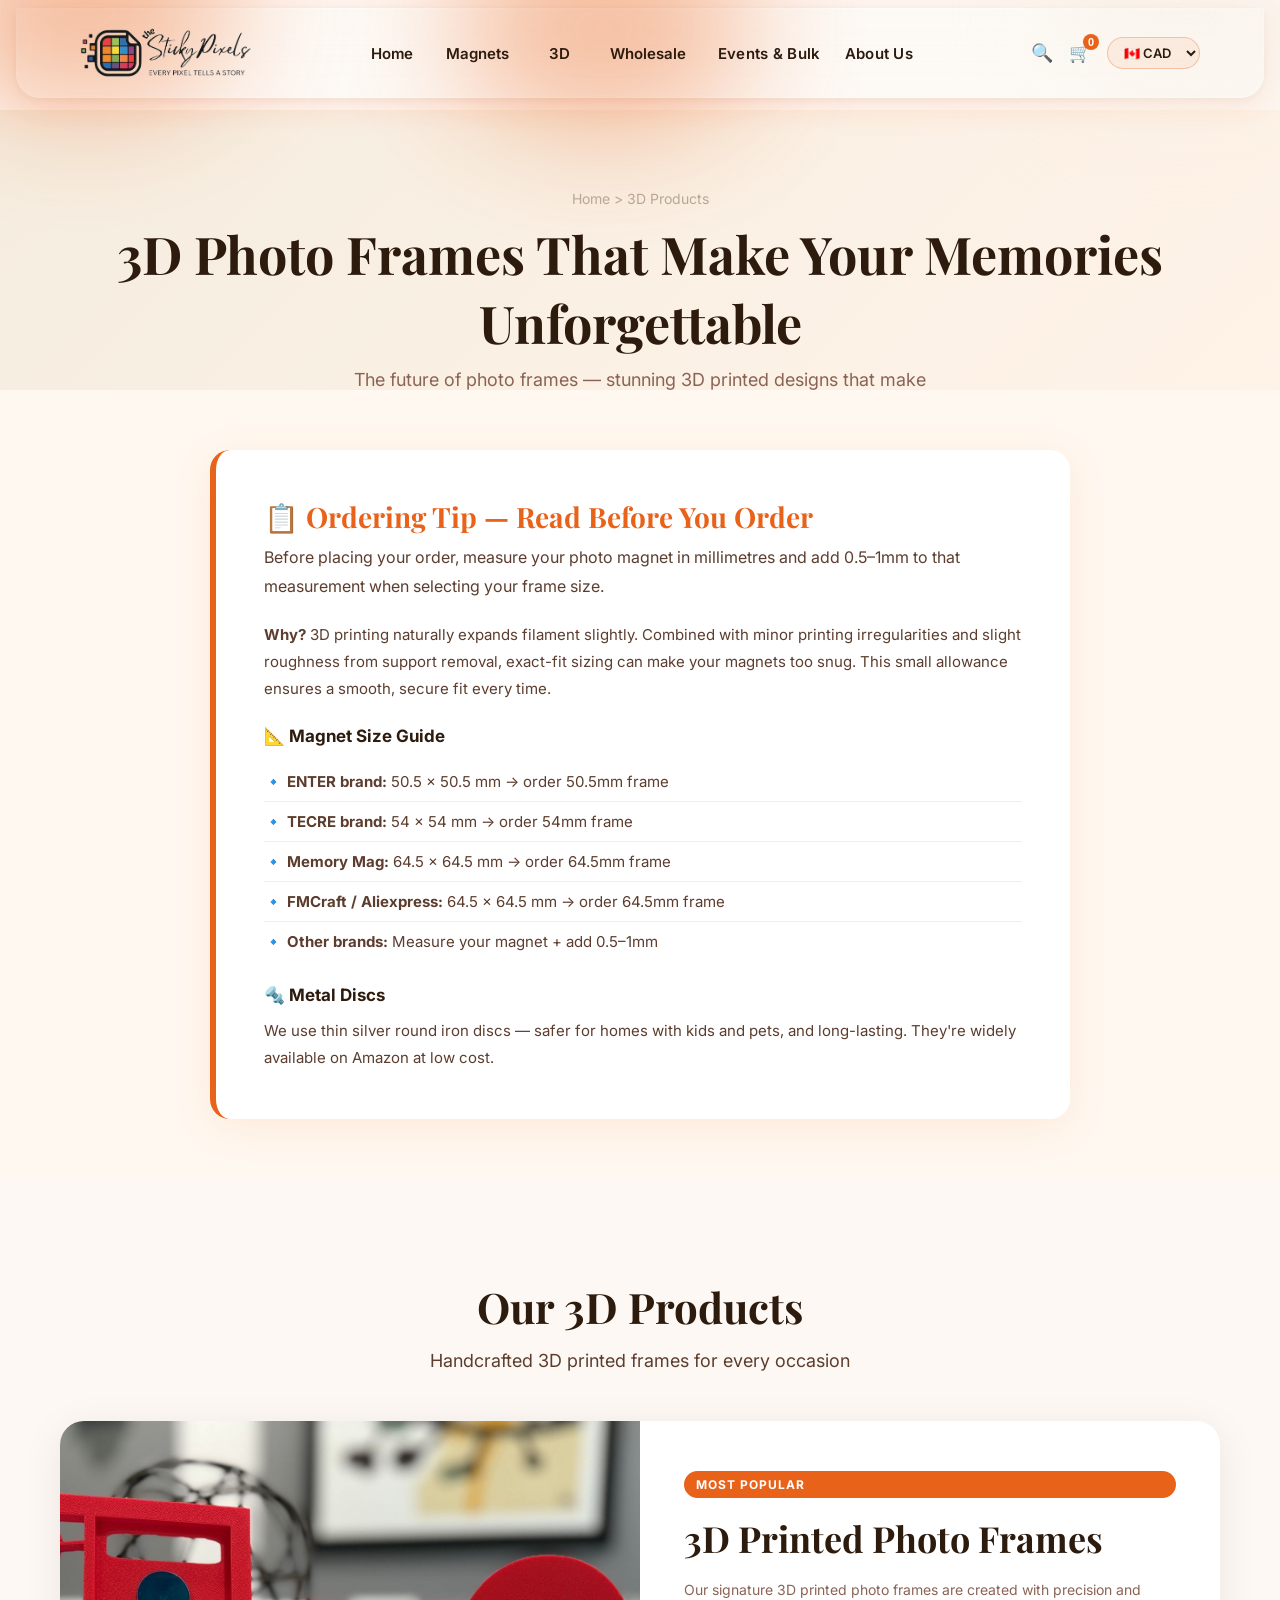
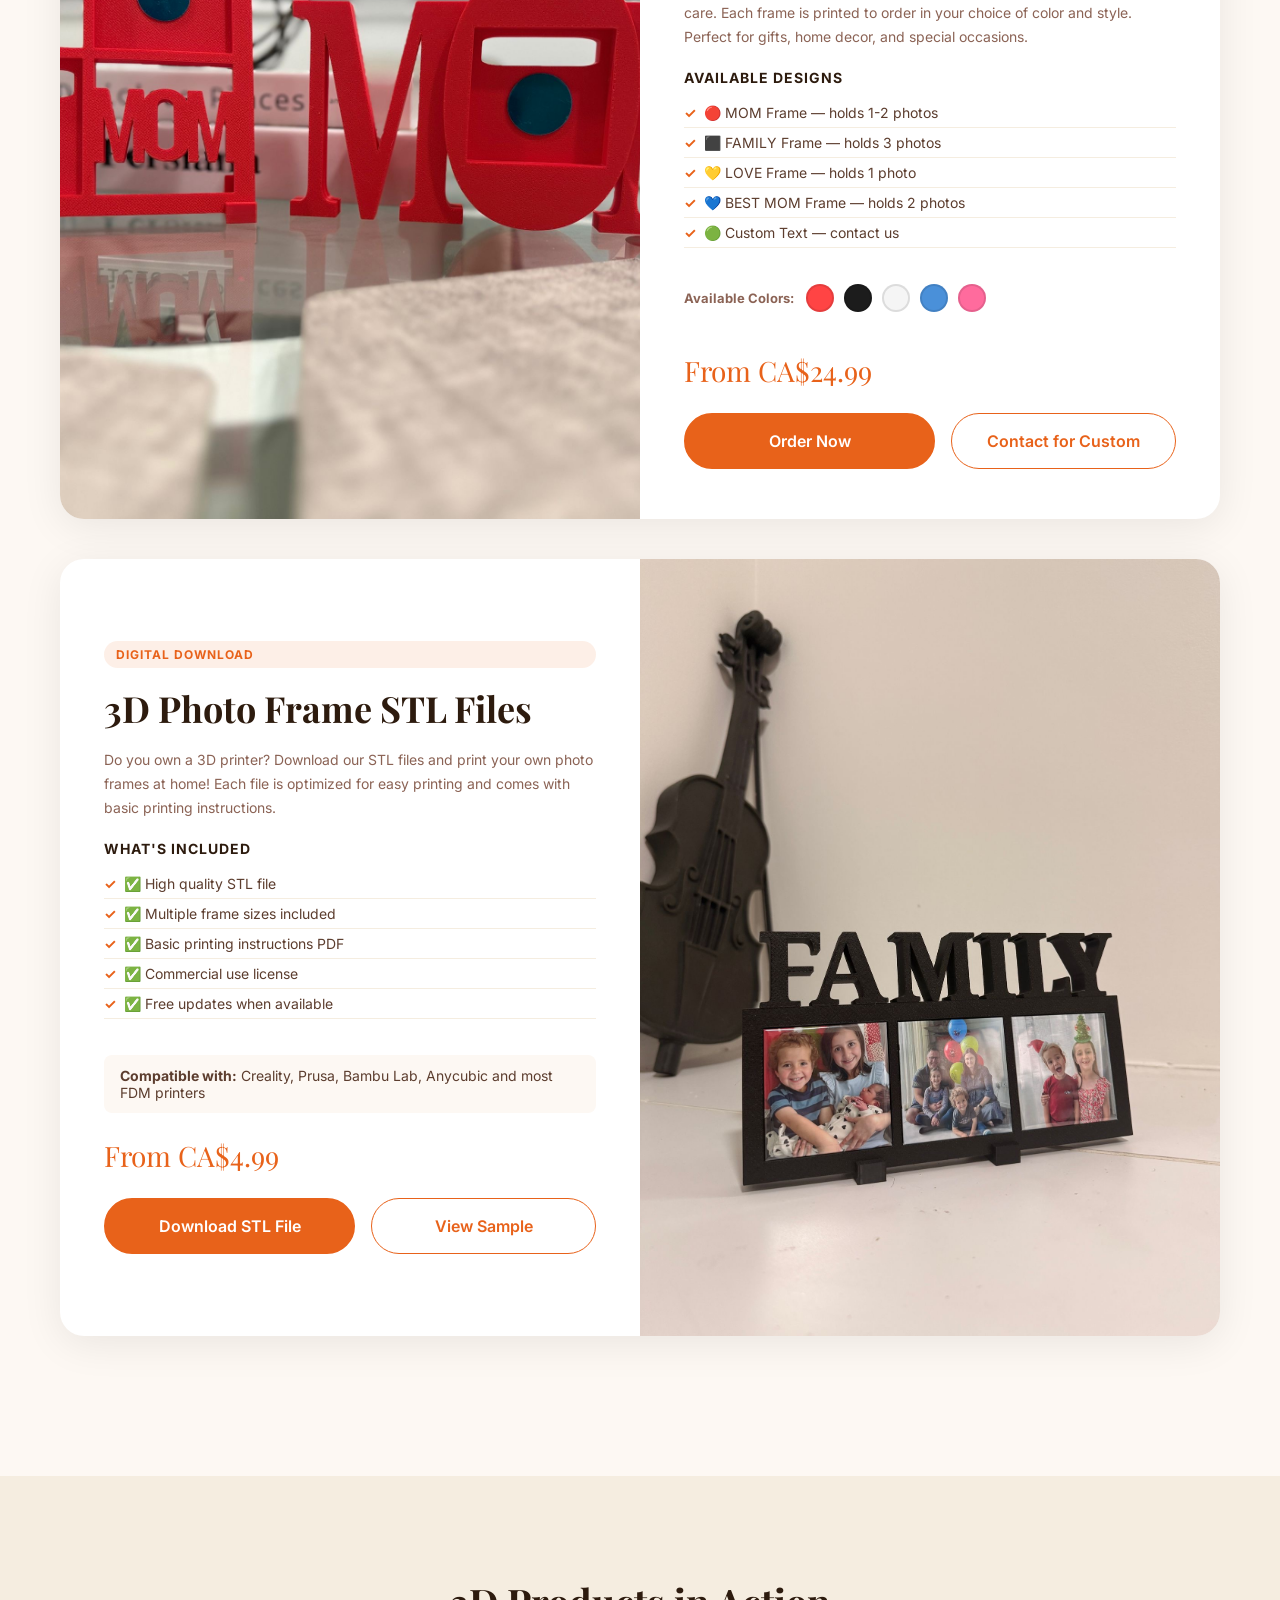
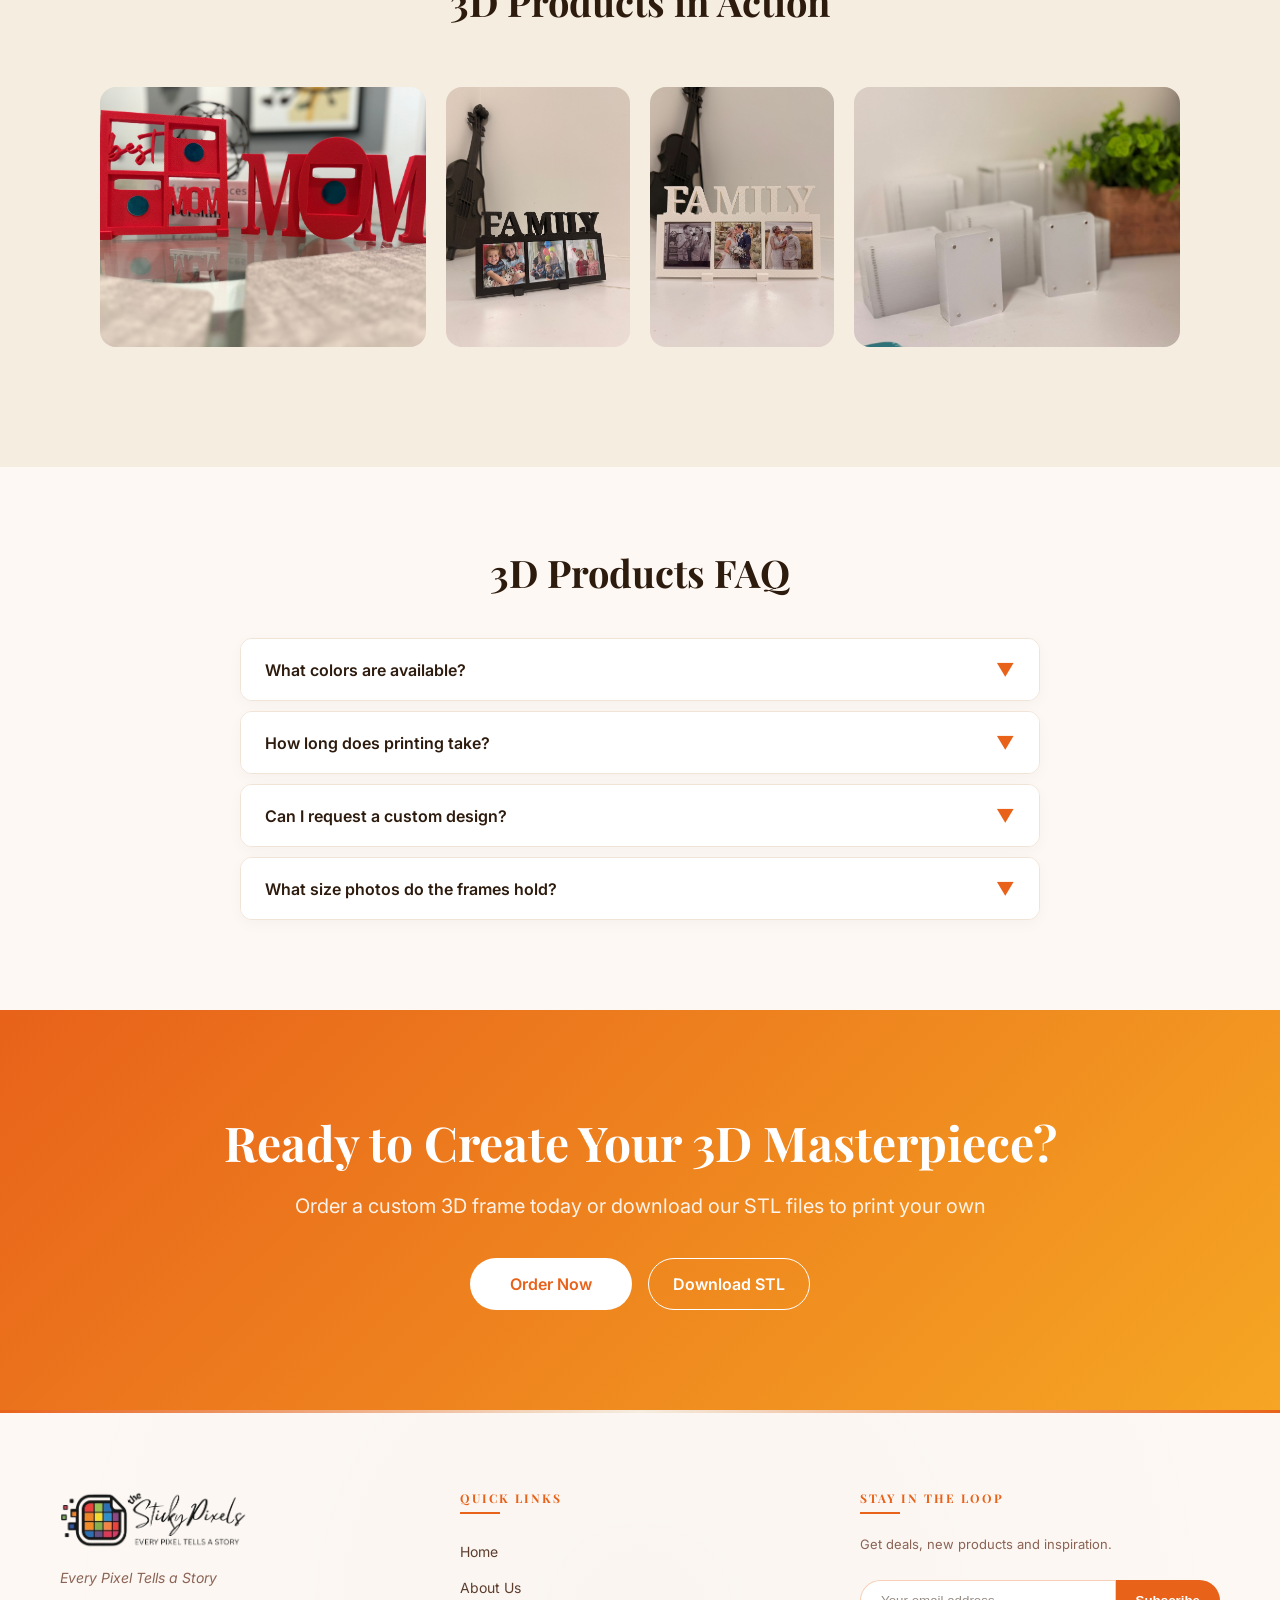
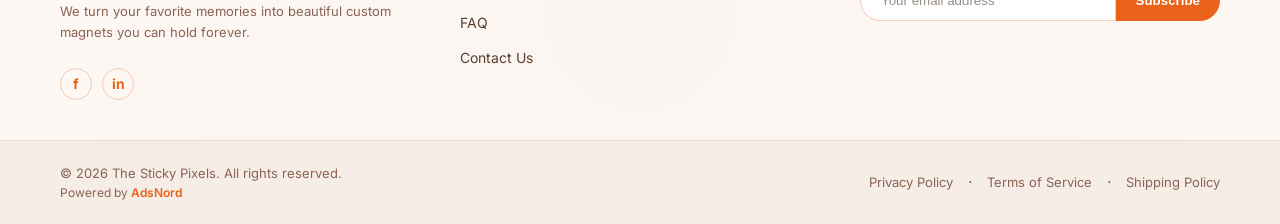
==== commit e14ad1bc: "Update: Add Ordering Tip section to 3D products page" ====
--- a/3d-products.html
+++ b/3d-products.html
@@ -210,6 +210,29 @@
 
 
 
+    <!-- SECTION 2 — ORDERING TIP -->
+<section class="faq-teaser-section fade-in-up" style="background: #FFF8F0; padding: 60px 0;">
+  <div class="container" style="max-width: 900px;">
+    <div style="background: white; border-radius: 20px; padding: 48px; box-shadow: 0 8px 40px rgba(232,98,26,0.10); border-left: 6px solid #E8621A;">
+      <h2 style="font-family: 'Playfair Display', serif; font-size: 28px; color: #E8621A; margin-bottom: 8px;">📋 Ordering Tip — Read Before You Order</h2>
+      <p style="font-size: 16px; color: #5C3D2E; line-height: 1.8; margin-bottom: 20px;">Before placing your order, measure your photo magnet in millimetres and add 0.5–1mm to that measurement when selecting your frame size.</p>
+      <p style="font-size: 15px; color: #5C3D2E; line-height: 1.8; margin-bottom: 24px;"><strong>Why?</strong> 3D printing naturally expands filament slightly. Combined with minor printing irregularities and slight roughness from support removal, exact-fit sizing can make your magnets too snug. This small allowance ensures a smooth, secure fit every time.</p>
+
+      <h3 style="font-size: 17px; font-weight: 700; color: #2D1B0E; margin-bottom: 16px;">📐 Magnet Size Guide</h3>
+      <ul style="list-style: none; padding: 0; margin-bottom: 24px;">
+        <li style="padding: 10px 0; border-bottom: 1px solid #F5EDE0; font-size: 15px; color: #5C3D2E;">🔹 <strong>ENTER brand:</strong> 50.5 × 50.5 mm → order 50.5mm frame</li>
+        <li style="padding: 10px 0; border-bottom: 1px solid #F5EDE0; font-size: 15px; color: #5C3D2E;">🔹 <strong>TECRE brand:</strong> 54 × 54 mm → order 54mm frame</li>
+        <li style="padding: 10px 0; border-bottom: 1px solid #F5EDE0; font-size: 15px; color: #5C3D2E;">🔹 <strong>Memory Mag:</strong> 64.5 × 64.5 mm → order 64.5mm frame</li>
+        <li style="padding: 10px 0; border-bottom: 1px solid #F5EDE0; font-size: 15px; color: #5C3D2E;">🔹 <strong>FMCraft / Aliexpress:</strong> 64.5 × 64.5 mm → order 64.5mm frame</li>
+        <li style="padding: 10px 0; font-size: 15px; color: #5C3D2E;">🔹 <strong>Other brands:</strong> Measure your magnet + add 0.5–1mm</li>
+      </ul>
+
+      <h3 style="font-size: 17px; font-weight: 700; color: #2D1B0E; margin-bottom: 12px;">🔩 Metal Discs</h3>
+      <p style="font-size: 15px; color: #5C3D2E; line-height: 1.8;">We use thin silver round iron discs — safer for homes with kids and pets, and long-lasting. They're widely available on Amazon at low cost.</p>
+    </div>
+  </div>
+</section>
+
     <!-- SECTION 3 — PRODUCT SHOWCASE -->
     <section id="products" class="bulk-products-section fade-in-up">
       <div class="container">
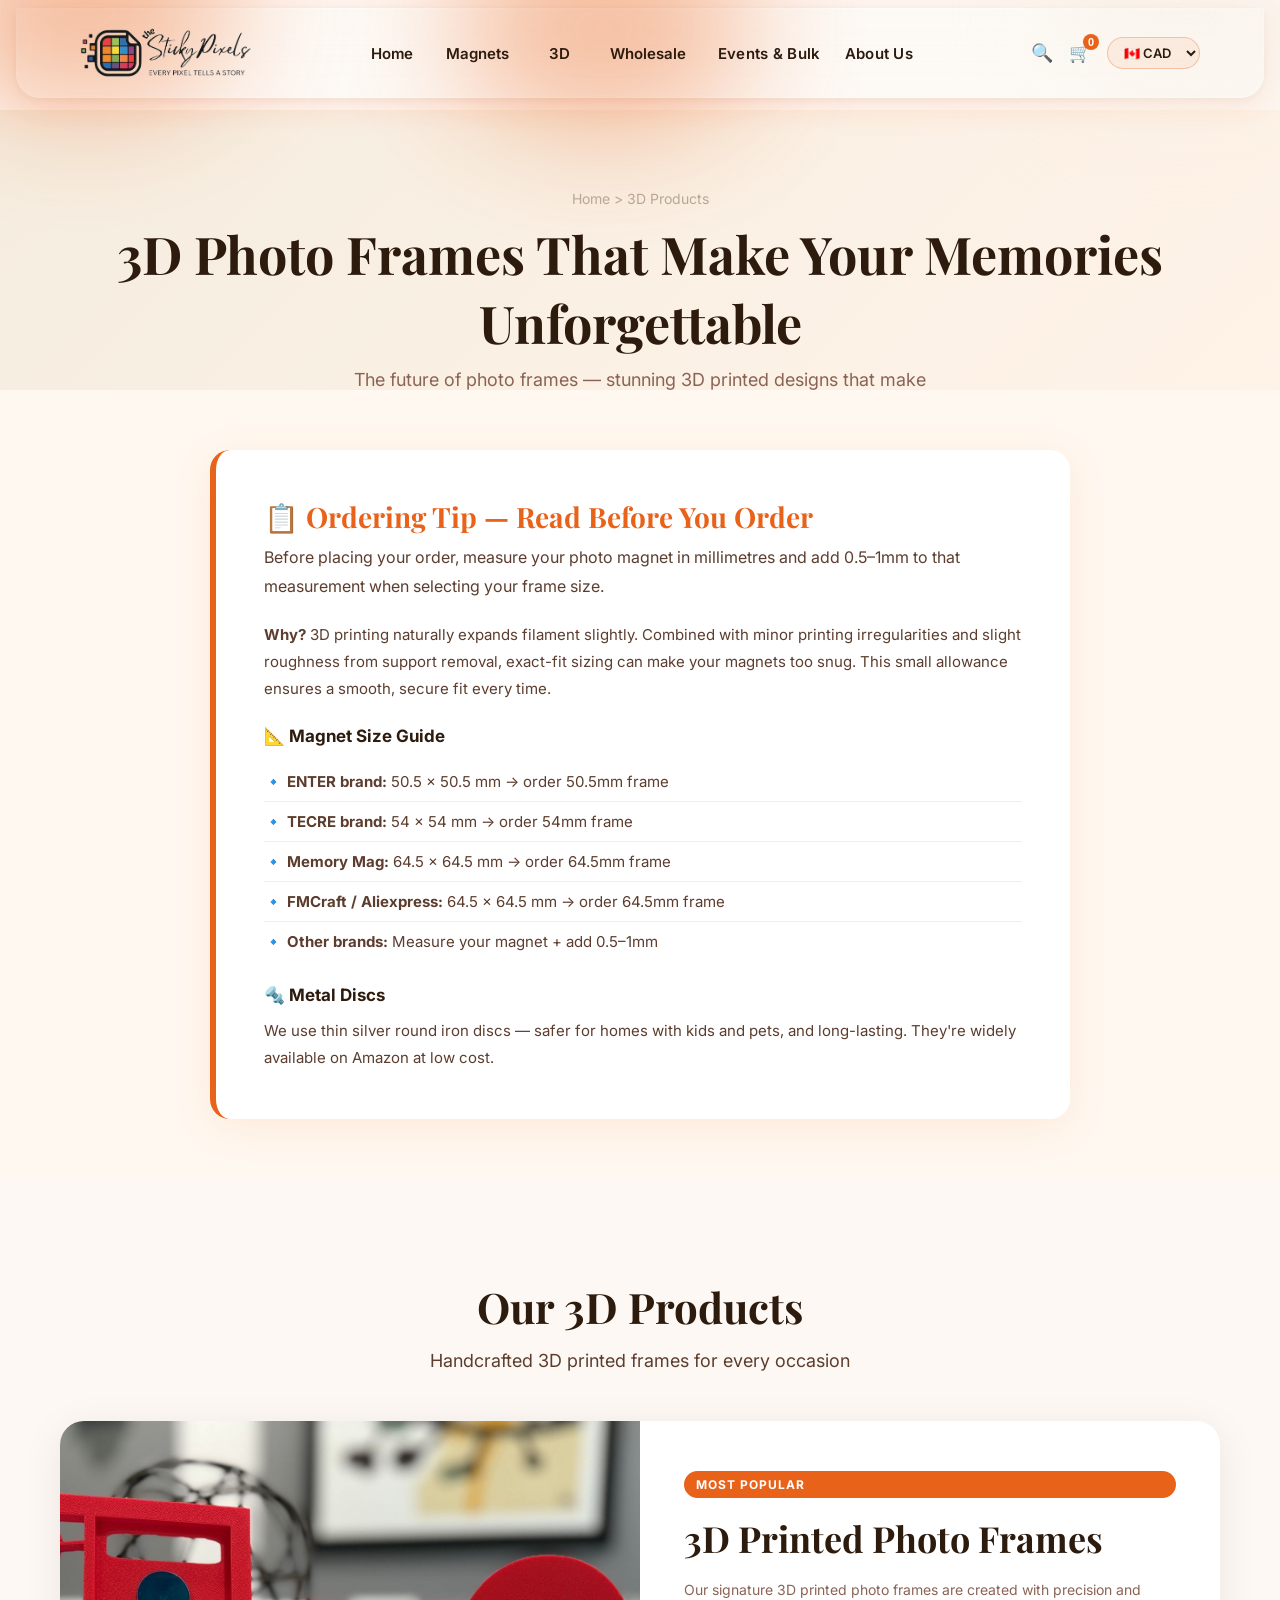
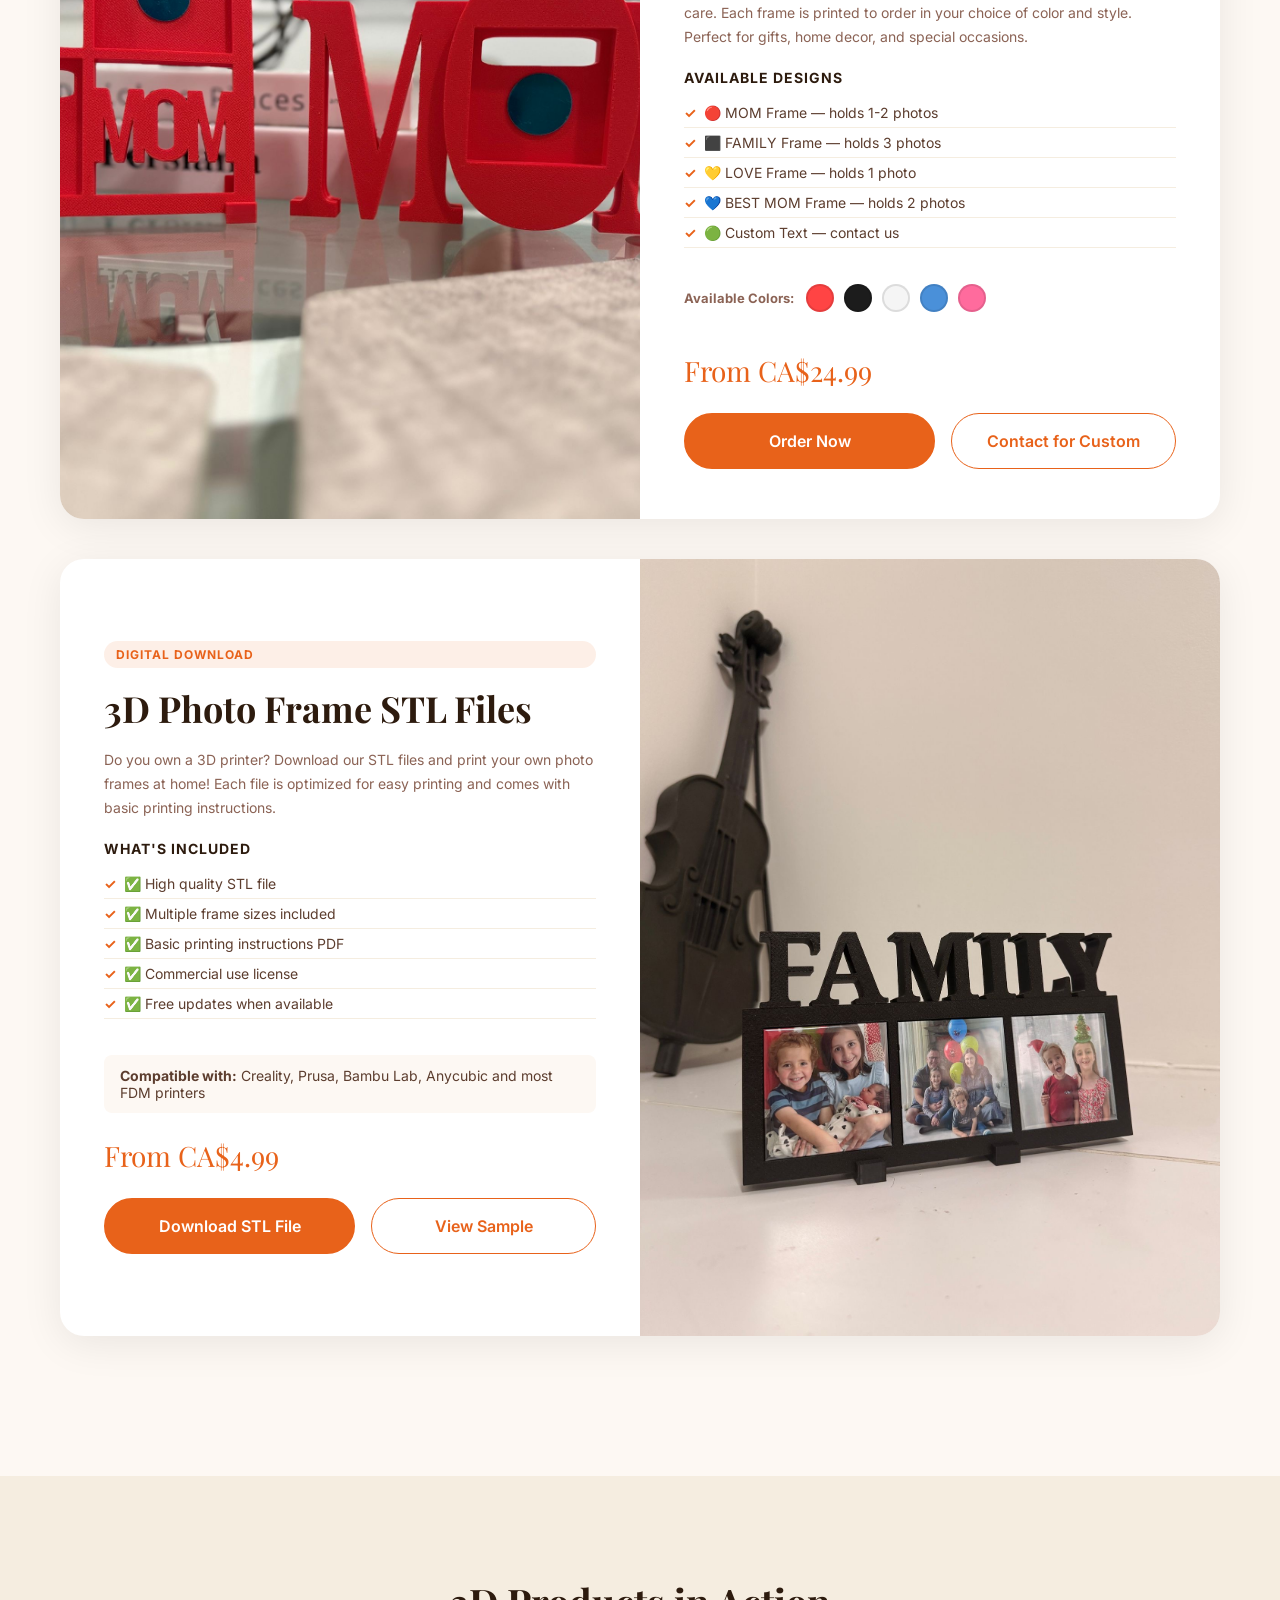
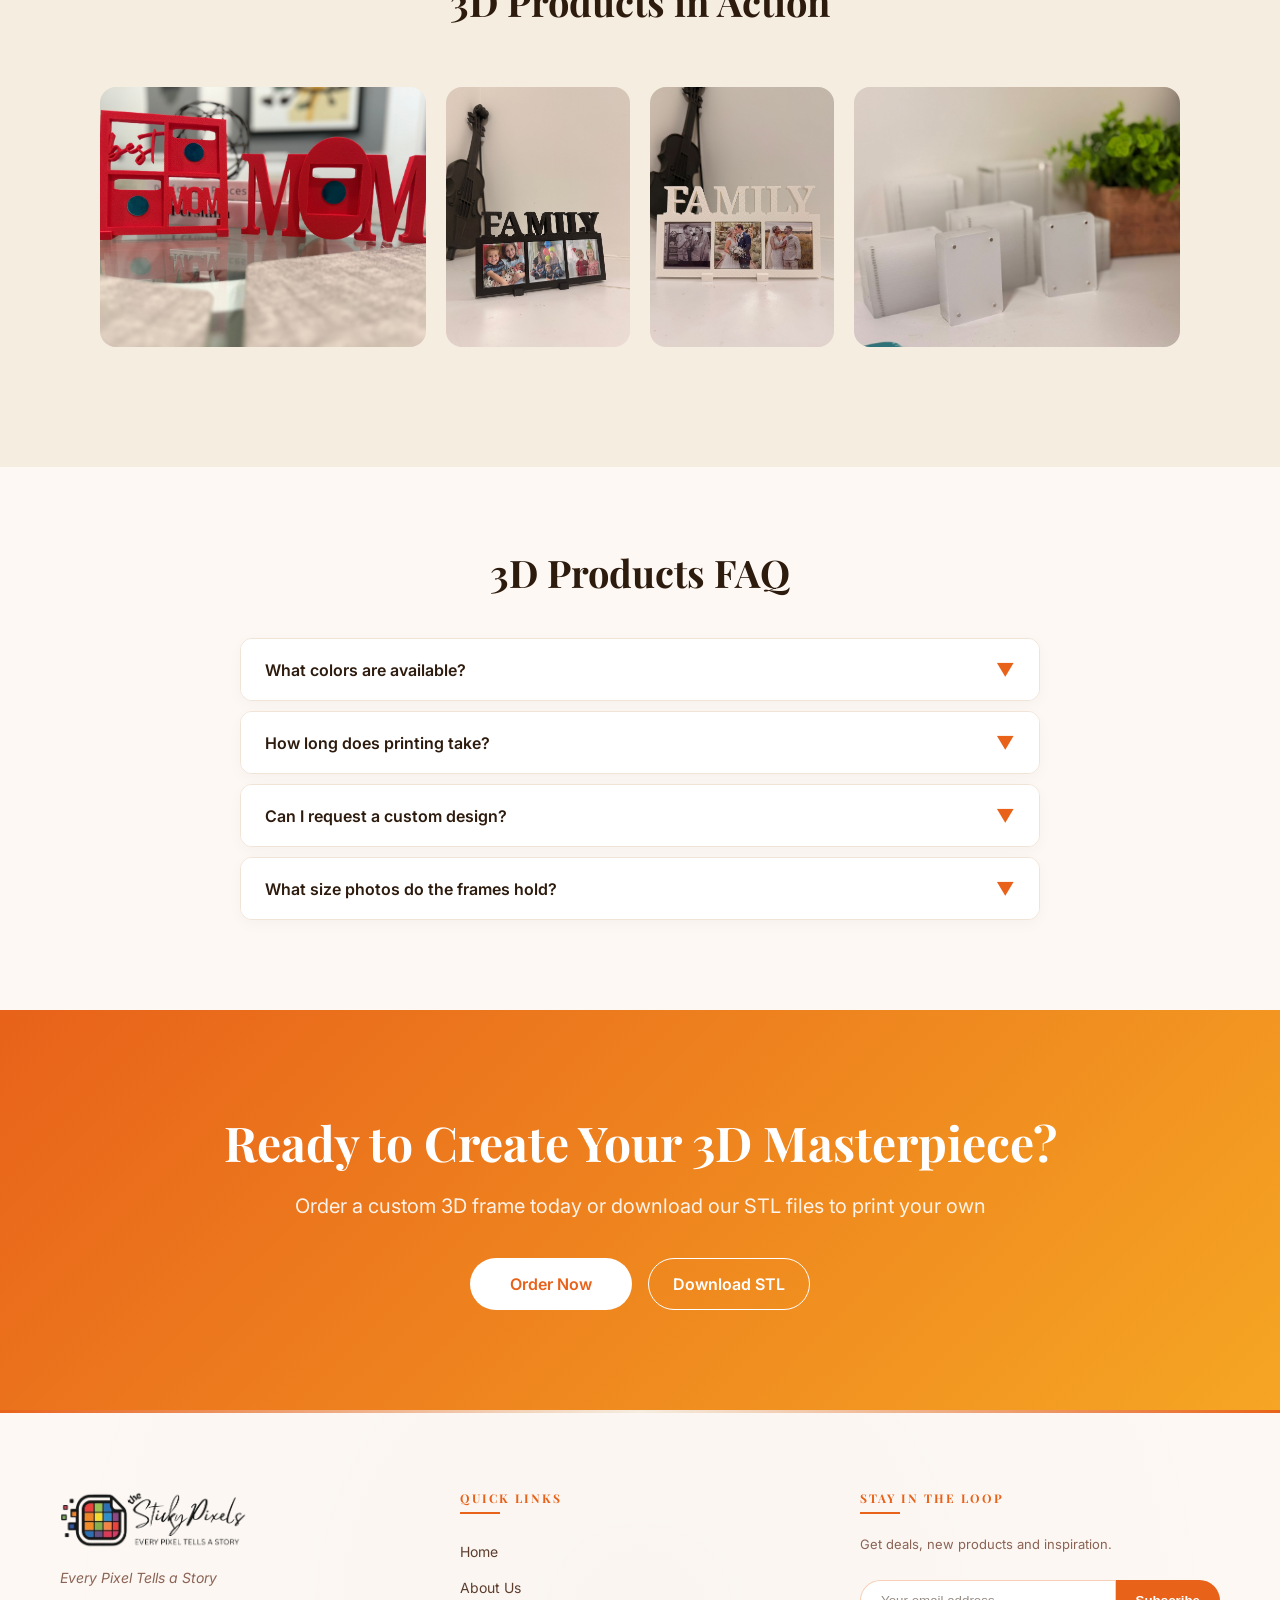
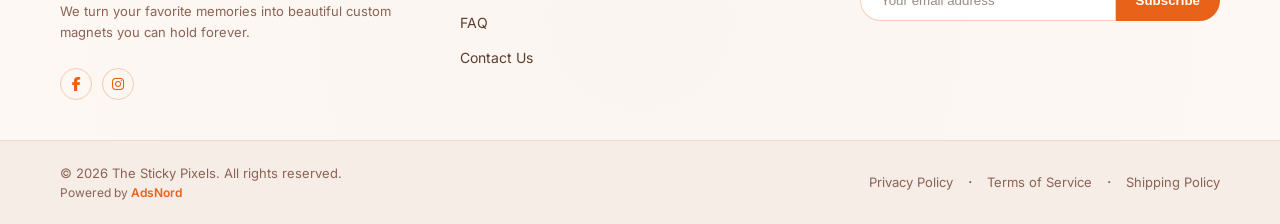
==== commit ab3619f5: "Update: Add Font Awesome icons for Facebook and Instagram in footer (all pages)" ====
--- a/3d-products.html
+++ b/3d-products.html
@@ -13,6 +13,7 @@
     rel="stylesheet">
   <!-- Custom CSS -->
   <link rel="stylesheet" href="css/style.css">
+  <link rel="stylesheet" href="https://cdnjs.cloudflare.com/ajax/libs/font-awesome/6.4.0/css/all.min.css">
 </head>
 
 <body style="background-color: #FDF8F3;">
@@ -361,7 +362,7 @@
               <span class="accordion-arrow">▼</span>
             </div>
             <div class="accordion-content">
-              <p>Each frame is printed to order. Production takes 2-3 days, plus 3-5 days for shipping.</p>
+              <p>Each frame is printed to order. Production takes 2–3 days, plus 3–5 business days for shipping within Canada via Canada Post. If you need it faster, reach out and we'll let you know if a rush order is possible.</p>
             </div>
           </div>
 
@@ -381,7 +382,7 @@
               <span class="accordion-arrow">▼</span>
             </div>
             <div class="accordion-content">
-              <p>Our frames are designed to hold standard 2x2 and 2.5x3.5 inch magnets. Contact us for custom sizing.</p>
+              <p>Our frames are designed to hold standard photo magnets. Before ordering, measure your magnet in millimetres and add 0.5–1mm when selecting your frame size. This accounts for natural filament expansion during printing. Check the Ordering Tip section above for a full brand compatibility guide.</p>
             </div>
           </div>
         </div>
@@ -415,8 +416,12 @@
         <p class="footer-tagline">Every Pixel Tells a Story</p>
         <p class="footer-desc">We turn your favorite memories into beautiful custom magnets you can hold forever.</p>
         <div class="footer-socials">
-          <a href="#facebook" aria-label="Facebook">f</a>
-          <a href="#instagram" aria-label="Instagram">in</a>
+          <a href="https://www.facebook.com/profile.php?id=61581563886199&mibextid=wwXIfr" target="_blank" aria-label="Facebook">
+            <i class="fab fa-facebook-f"></i>
+          </a>
+          <a href="https://www.instagram.com/thestickypixels?igsh=MW53MmdnZXl3NDFvMw%3D%3D&utm_source=qr" target="_blank" aria-label="Instagram">
+            <i class="fab fa-instagram"></i>
+          </a>
         </div>
       </div>
 
--- a/css/style.css
+++ b/css/style.css
@@ -2680,6 +2680,7 @@
     position: relative;
     z-index: 1;
 }
+
 .step-number {
     width: 60px;
     height: 60px;
@@ -2693,6 +2694,23 @@
     font-size: 24px;
     margin: 0 auto 20px;
     box-shadow: 0 4px 10px rgba(232,98,26,0.3);
+    position: relative;
+    z-index: 10;
+}
+
+/* Large background step numbers - now visible */
+.step-card::before {
+    content: attr(data-step);
+    position: absolute;
+    font-size: 120px;
+    font-weight: 700;
+    color: #1C1C1C;
+    opacity: 0.2;
+    top: -20px;
+    left: 50%;
+    transform: translateX(-50%);
+    z-index: 0;
+    font-family: 'Playfair Display', serif;
 }
 .step-icon {
     font-size: 32px;
@@ -2839,8 +2857,25 @@
 .nav-more { position: relative; }
 .more-btn { background: none; border: none; cursor: pointer; font: inherit; color: inherit; padding: 4px 8px; font-weight: 600; font-size: 15px; color: #2D1B0E; }
 .more-btn:hover { color: #E8621A; }
-.more-dropdown { display: none; position: absolute; top: calc(100% + 8px); right: 0; background: white; border-radius: 12px; box-shadow: 0 8px 32px rgba(0,0,0,0.14); min-width: 180px; padding: 8px 0; list-style: none; z-index: 99999; }
-.nav-more:hover .more-dropdown, .nav-more:focus-within .more-dropdown { display: block; }
+.more-dropdown { 
+  visibility: hidden;
+  opacity: 0;
+  position: absolute; 
+  top: calc(100% + 8px); 
+  right: 0; 
+  background: white; 
+  border-radius: 12px; 
+  box-shadow: 0 8px 32px rgba(0,0,0,0.14); 
+  min-width: 180px; 
+  padding: 8px 0; 
+  list-style: none; 
+  z-index: 99999;
+  transition: opacity 0.3s ease, visibility 0.3s ease;
+}
+.nav-more:hover .more-dropdown, .nav-more:focus-within .more-dropdown { 
+  visibility: visible;
+  opacity: 1;
+}
 .more-dropdown li a { display: block; padding: 10px 20px; color: #333; text-decoration: none; }
 .more-dropdown li a:hover { background: #f5f5f5; }
 
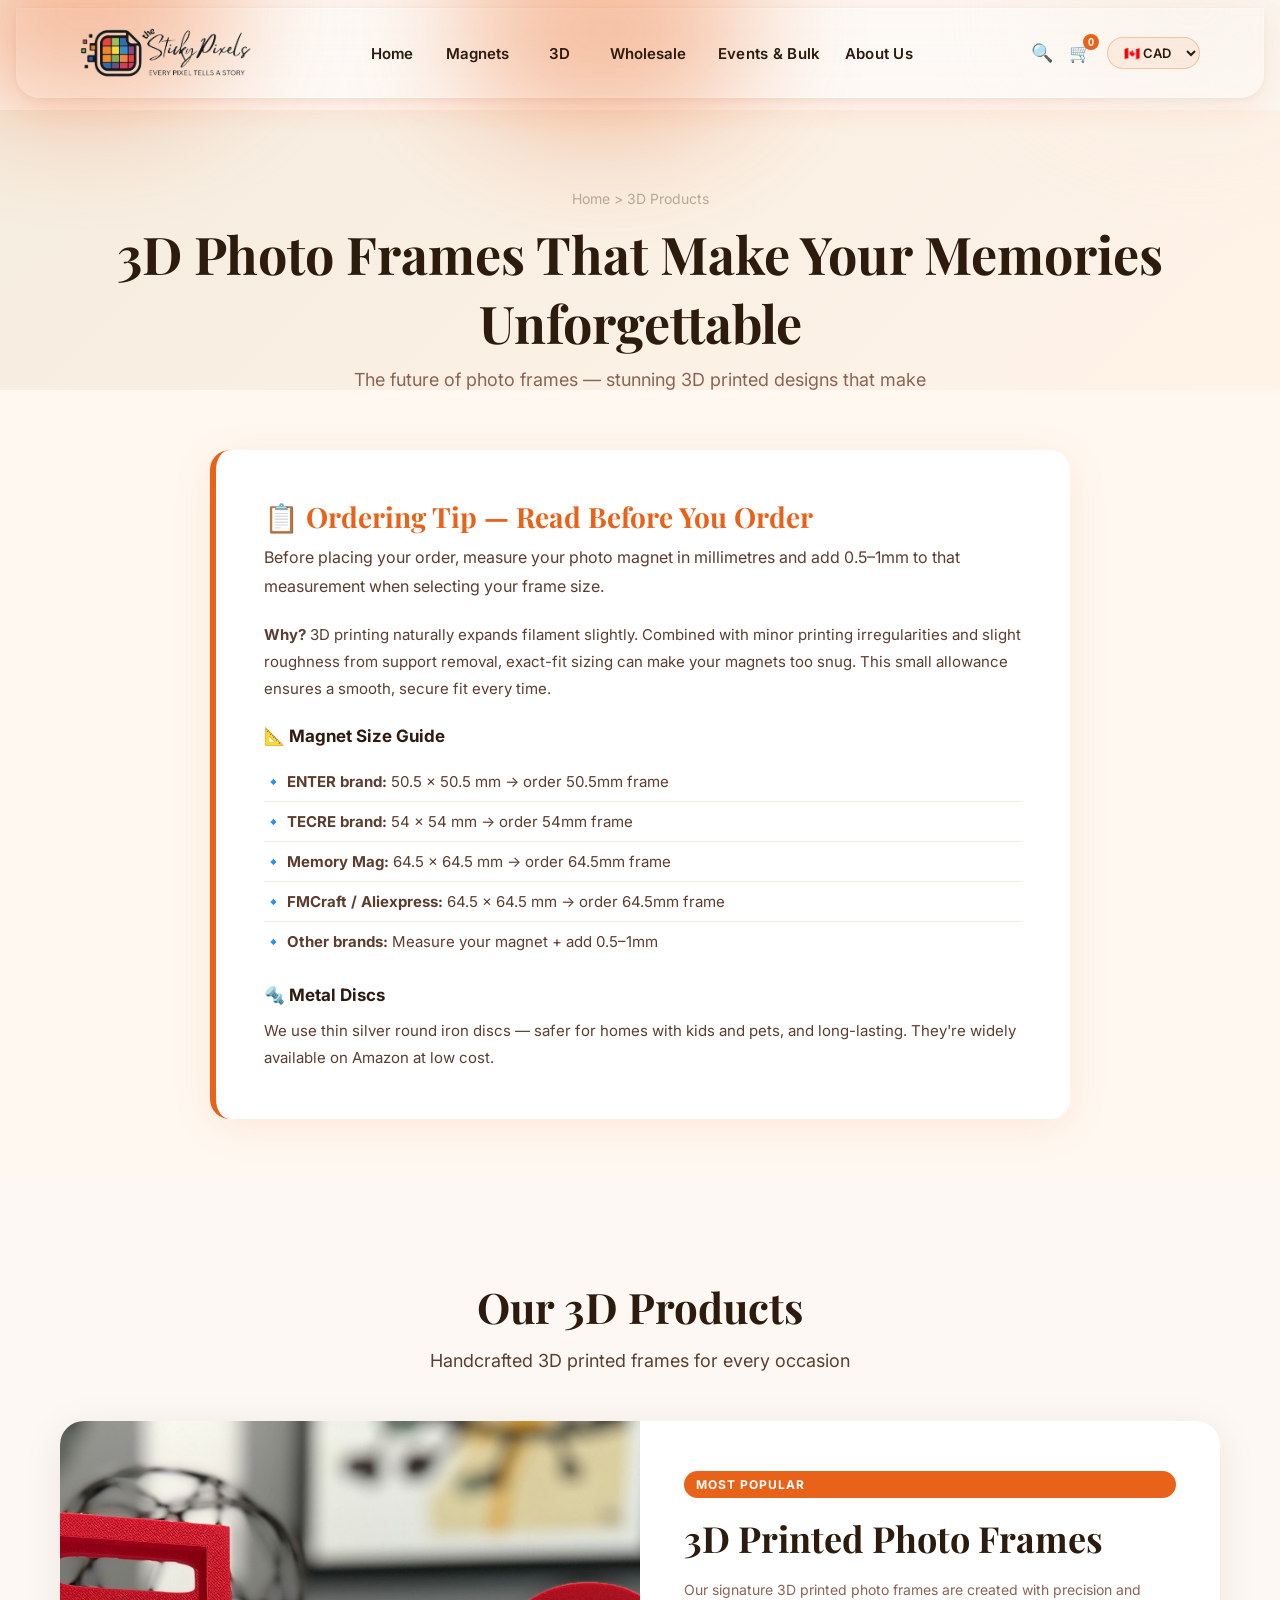
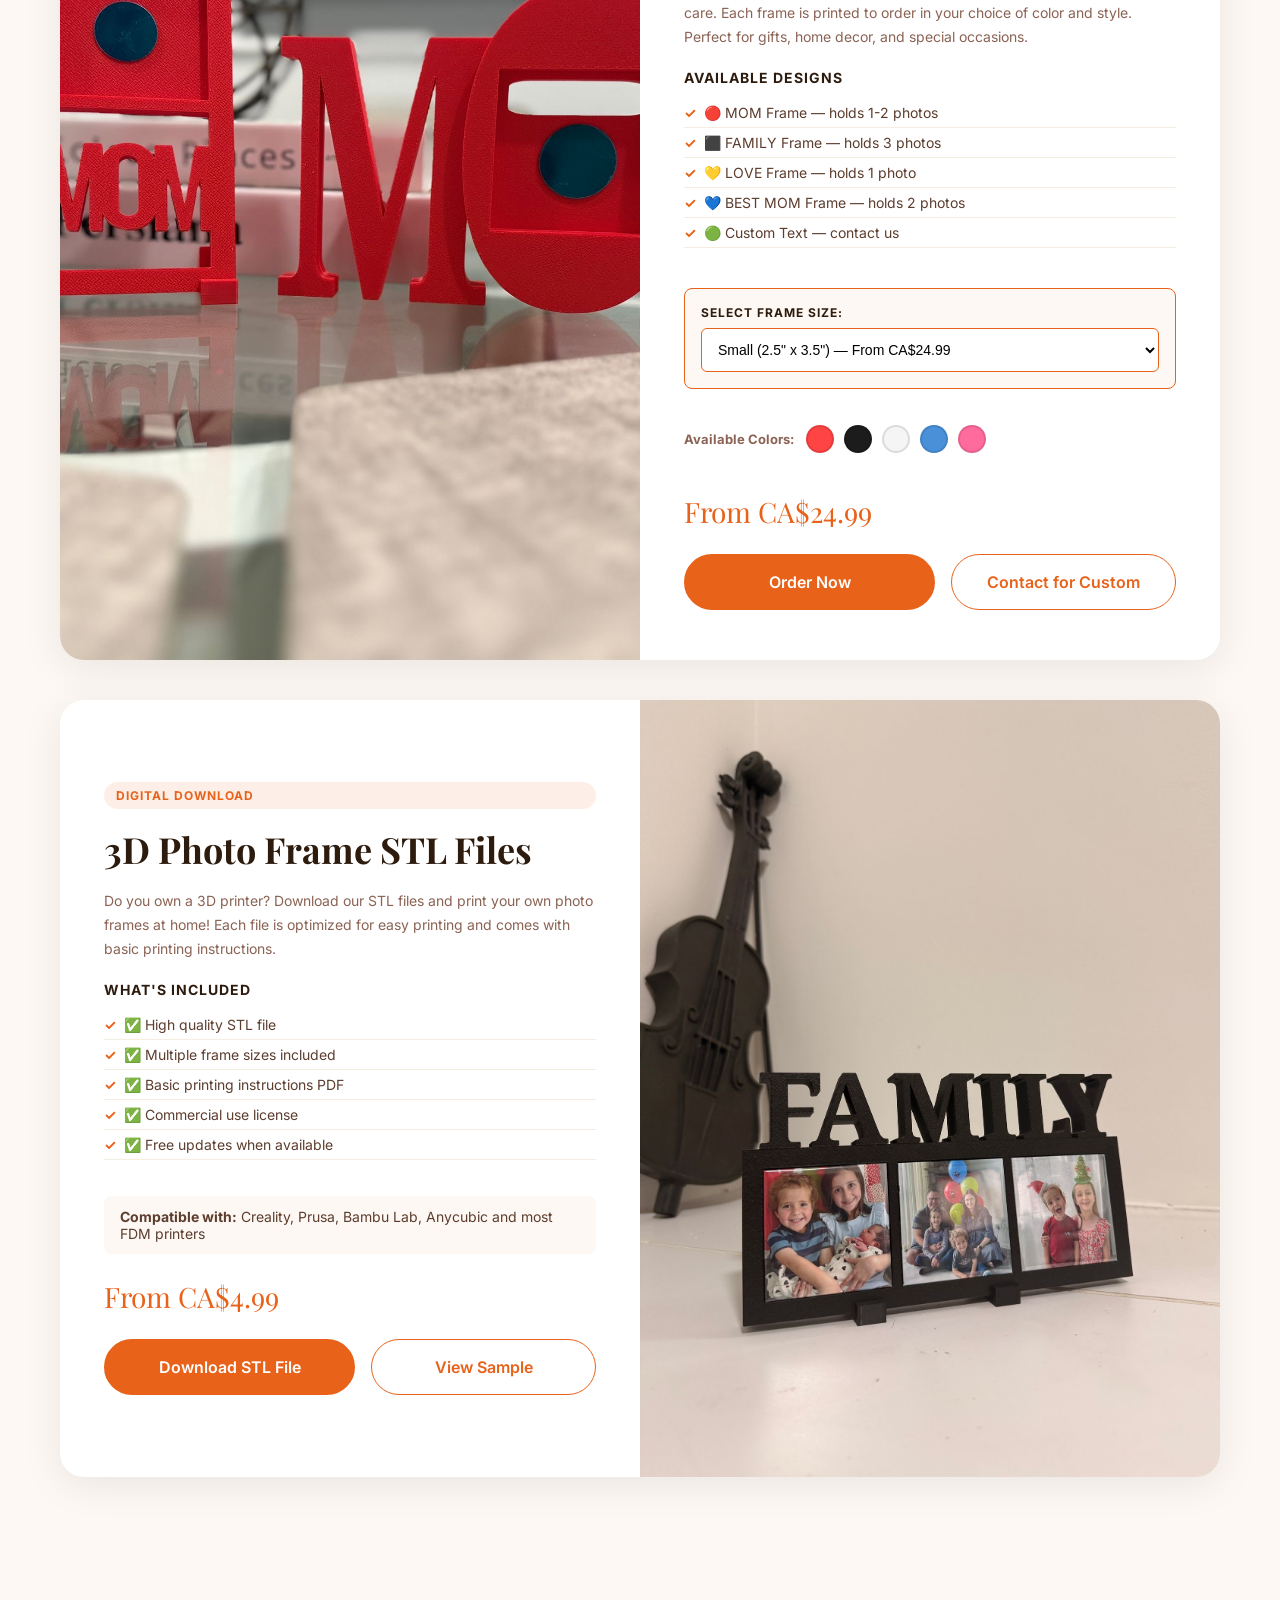
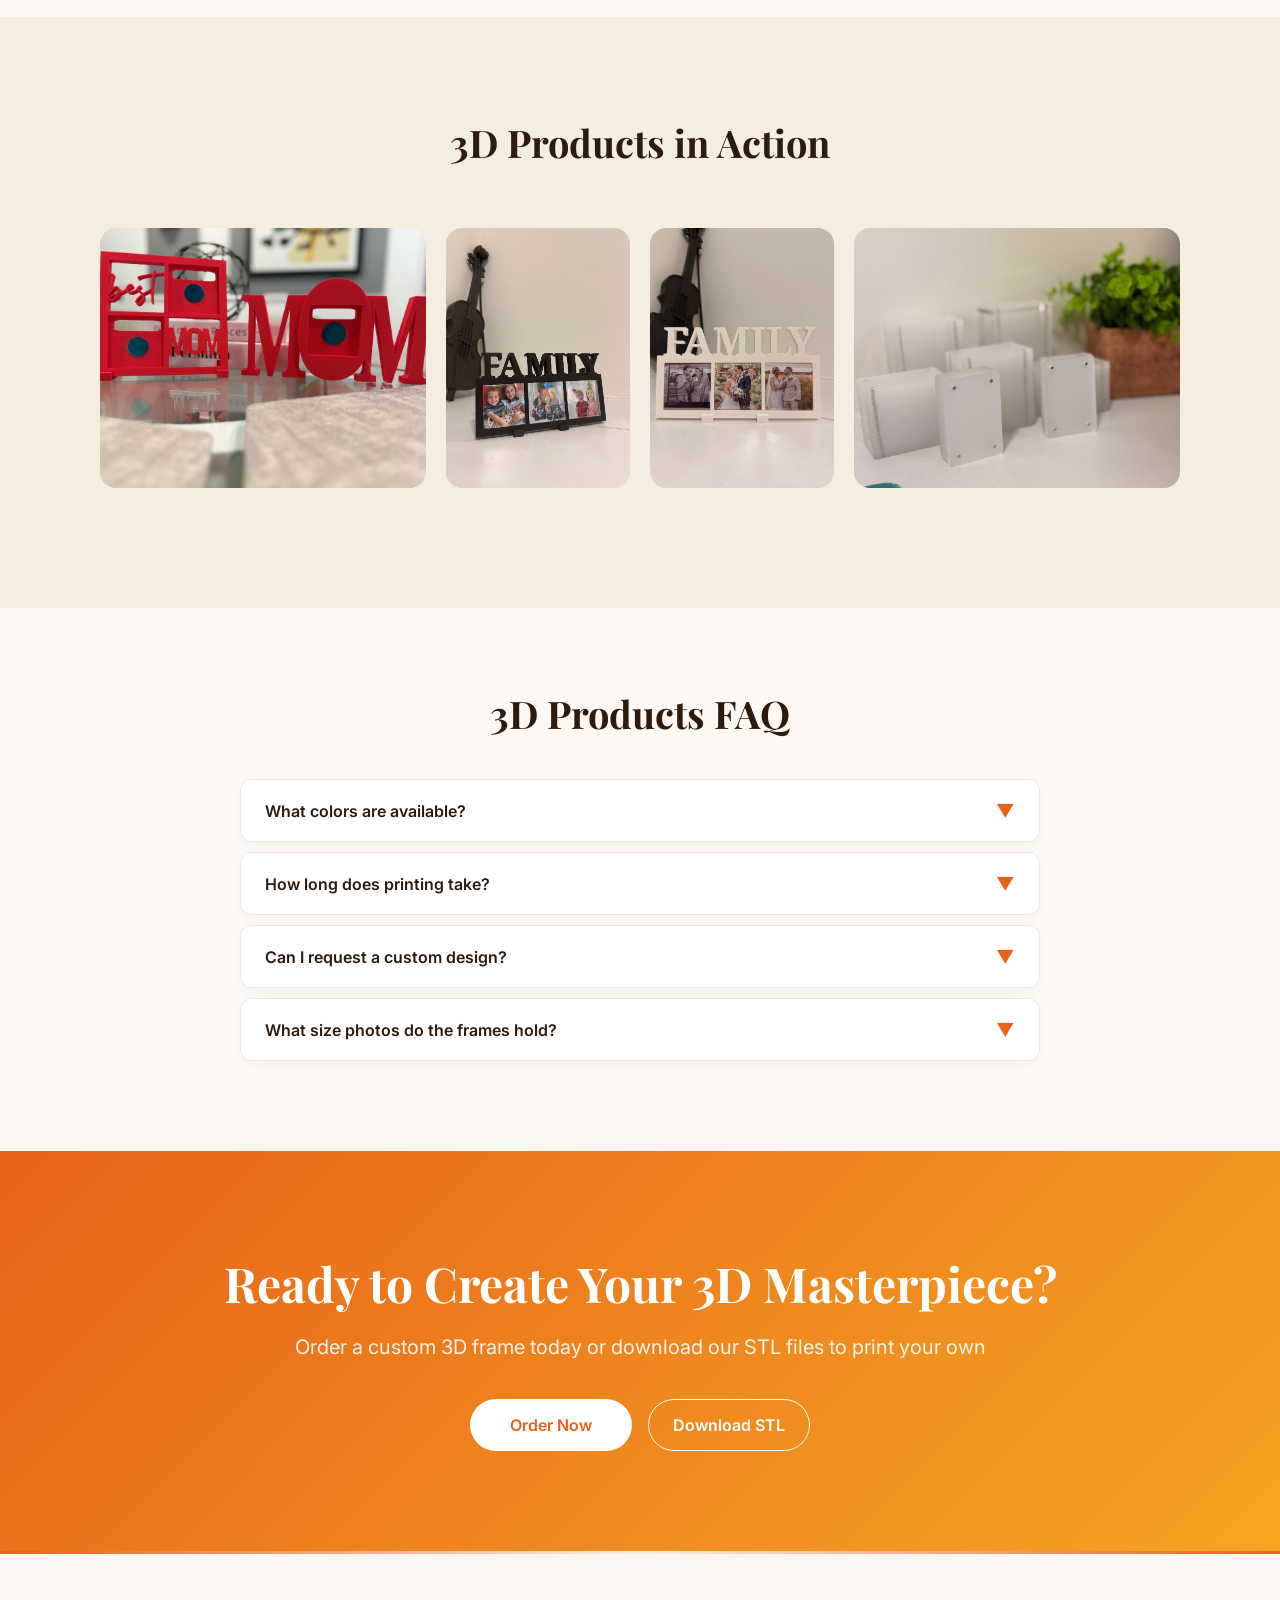
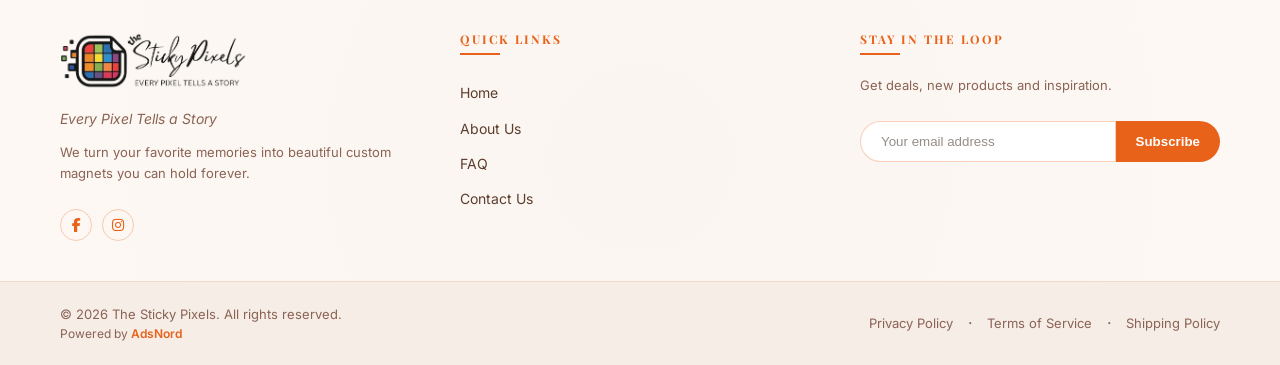
==== commit feae2e1a: "Fix: Consolidate product listings with size dropdowns (customer feedback)" ====
--- a/3d-products.html
+++ b/3d-products.html
@@ -242,7 +242,7 @@
           <p class="section-subtitle">Handcrafted 3D printed frames for every occasion</p>
         </div>
         
-        <!-- Product 1 -->
+        <!-- Product 1 — 3D FRAMES WITH SIZE DROPDOWN (fixes customer feedback) -->
         <div class="product-feature-card">
           <div class="product-feature-img">
             <img src="images/image4.jpeg" alt="3D Printed Photo Frames" loading="lazy">
@@ -260,6 +260,16 @@
               <li>💙 BEST MOM Frame — holds 2 photos</li>
               <li>🟢 Custom Text — contact us</li>
             </ul>
+
+            <!-- SIZE DROPDOWN (NEW) — Customer Feedback Fix -->
+            <div style="margin: 20px 0; padding: 16px; background: #FDF8F3; border-radius: 8px; border: 1px solid #E8621A;">
+              <label for="frame-size-3d" style="display: block; font-weight: 700; font-size: 12px; color: #2D1B0E; margin-bottom: 8px; text-transform: uppercase; letter-spacing: 1px;">Select Frame Size:</label>
+              <select id="frame-size-3d" class="size-selector" onchange="update3DFramePrice(this)" style="width: 100%; padding: 12px; border: 1px solid #E8621A; border-radius: 6px; font-size: 14px; cursor: pointer; background: white;">
+                <option value="small" data-price="24.99">Small (2.5" x 3.5") — From CA$24.99</option>
+                <option value="medium" data-price="27.99">Medium (3.25" x 4") — From CA$27.99</option>
+                <option value="large" data-price="32.99">Large (5" x 7") — From CA$32.99</option>
+              </select>
+            </div>
             
             <div class="color-options-wrap">
               <span style="font-size: 13px; font-weight: 700; color: #8B6355; margin-right: 12px;">Available Colors:</span>
@@ -272,7 +282,7 @@
               </div>
             </div>
             
-            <div class="product-price" style="font-family: 'Playfair Display', serif; font-size: 28px; color: #E8621A; margin: 24px 0;" data-price="24.99">From CA$24.99</div>
+            <div class="product-price" id="frame-price-3d" style="font-family: 'Playfair Display', serif; font-size: 28px; color: #E8621A; margin: 24px 0;" data-price="24.99">From CA$24.99</div>
             
             <div style="display: flex; gap: 16px;">
               <a href="contact.html" class="btn btn-primary" style="flex: 1;">Order Now</a>
@@ -404,6 +414,16 @@
 
   <!-- Custom JS -->
   <script src="js/main.js"></script>
+
+  <!-- 3D Frame Size Selector Function -->
+  <script>
+    function update3DFramePrice(selectElement) {
+      const price = selectElement.options[selectElement.selectedIndex].getAttribute('data-price');
+      const priceDisplay = document.getElementById('frame-price-3d');
+      priceDisplay.textContent = 'From CA$' + price;
+      priceDisplay.setAttribute('data-price', price);
+    }
+  </script>
 
     <footer id="main-footer">
     <div class="footer-top-border"></div>
